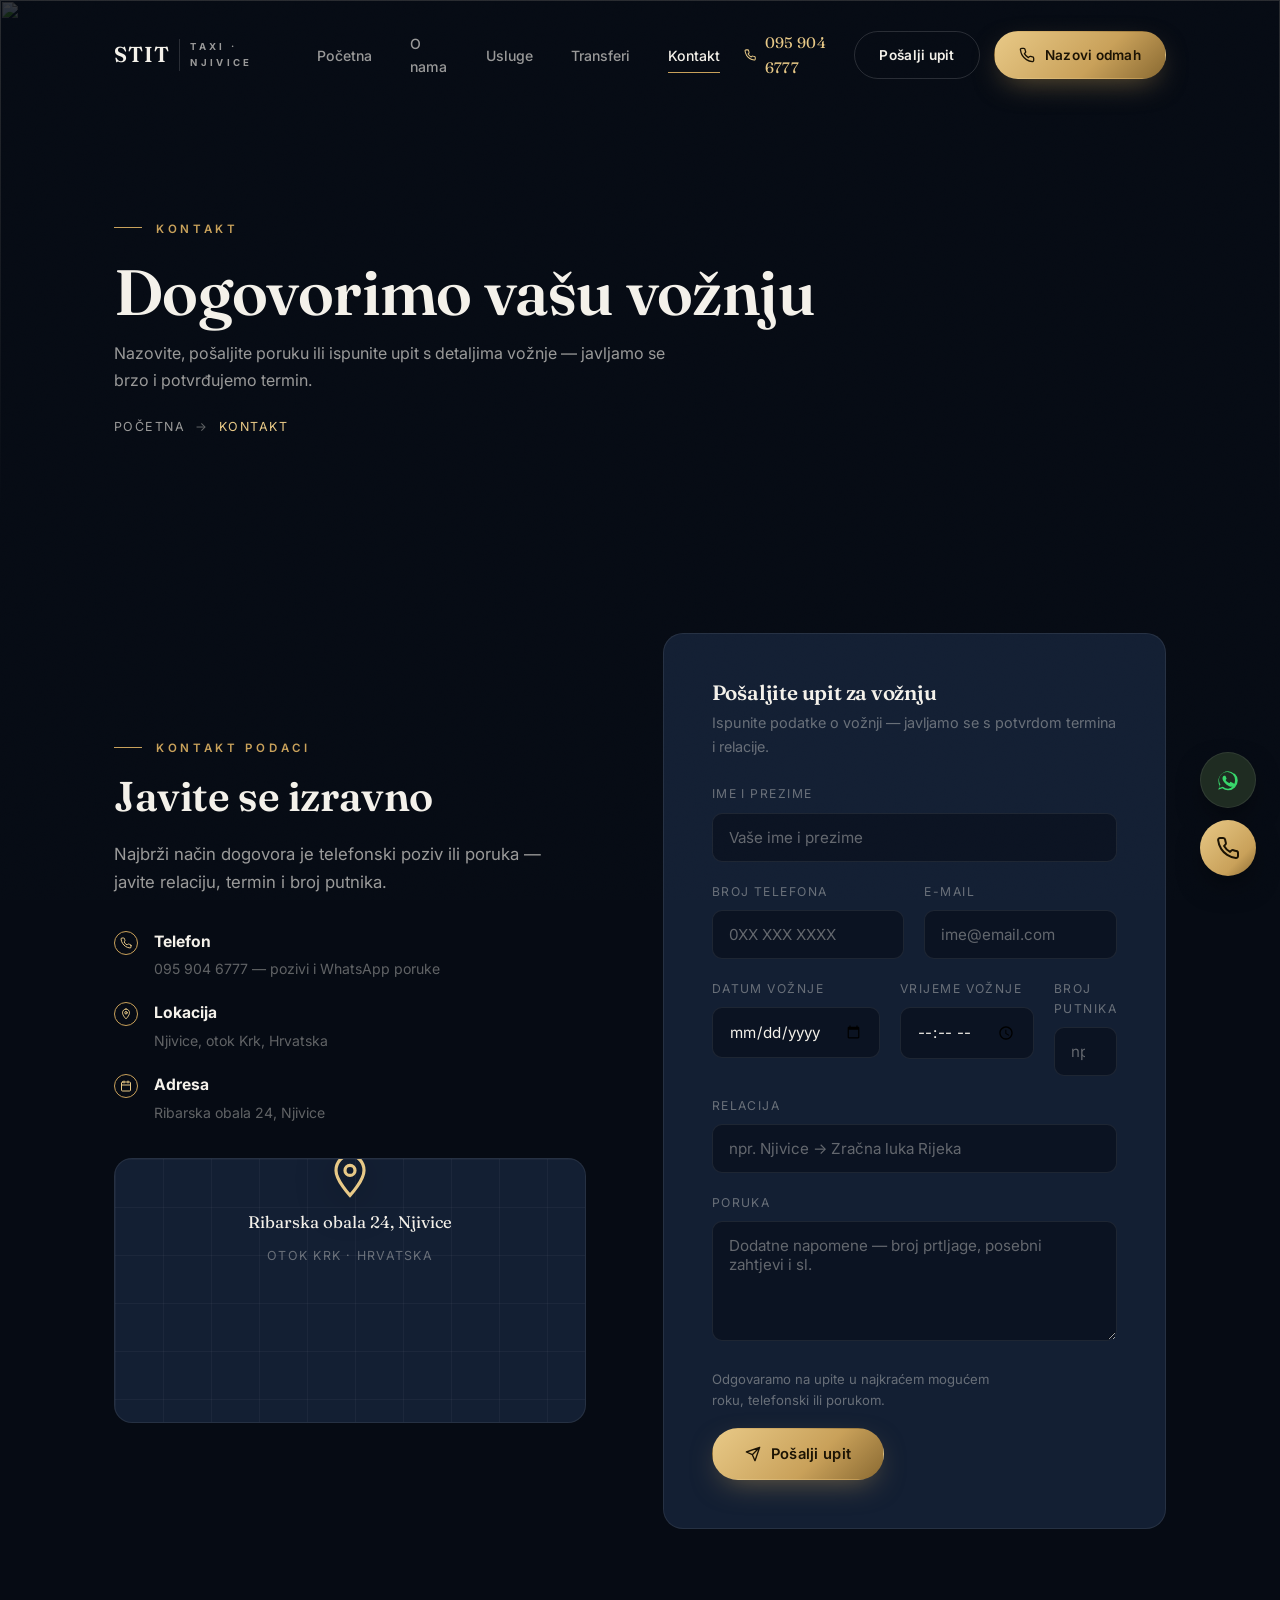
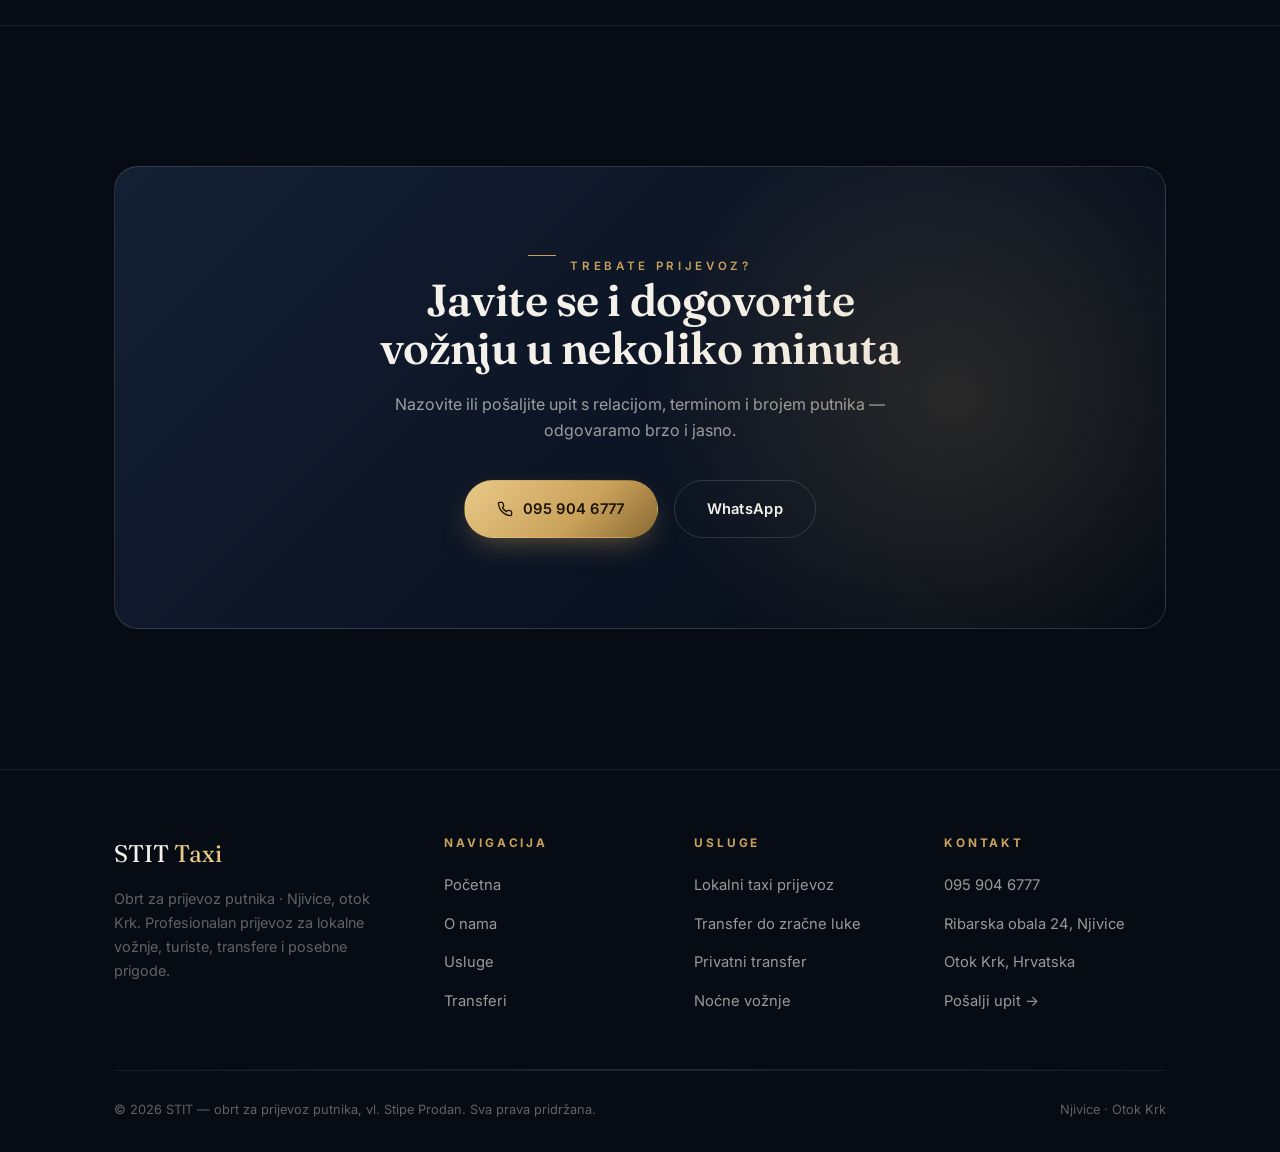
==== kontakt.html @ c2a48d23 "1" ====
<!DOCTYPE html>
<html lang="hr">
<head>
<meta charset="UTF-8">
<meta name="viewport" content="width=device-width, initial-scale=1.0">
<title>Kontakt — STIT Taxi Njivice, Krk</title>
<meta name="description" content="Kontaktirajte STIT — Njivice, otok Krk, Ribarska obala 24. Telefon 095 904 6777. Pošaljite upit za taxi vožnju ili transfer i dogovorite termin.">
<link rel="preconnect" href="https://fonts.googleapis.com">
<link rel="preconnect" href="https://fonts.gstatic.com" crossorigin>
<link href="https://fonts.googleapis.com/css2?family=Fraunces:ital,opsz,wght@0,9..144,400;0,9..144,500;0,9..144,600;1,9..144,500&family=Inter:wght@400;500;600;700&display=swap" rel="stylesheet">
<link rel="stylesheet" href="style.css">
</head>
<body>

<div class="grain"></div>

<!-- ============ NAV ============ -->
<header class="nav">
  <div class="wrap nav__inner">
    <a href="index.html" class="nav__logo">STIT <span>Taxi · Njivice</span></a>
    <nav class="nav__links">
      <a href="index.html">Početna</a>
      <a href="o-nama.html">O nama</a>
      <a href="usluge.html">Usluge</a>
      <a href="transferi.html">Transferi</a>
      <a href="kontakt.html" class="active">Kontakt</a>
    </nav>
    <div class="nav__cta">
      <a href="tel:+385959046777" class="nav__phone">
        <svg width="16" height="16" viewBox="0 0 24 24" fill="none" stroke="currentColor" stroke-width="2" stroke-linecap="round" stroke-linejoin="round"><path d="M22 16.92v3a2 2 0 0 1-2.18 2 19.79 19.79 0 0 1-8.63-3.07 19.5 19.5 0 0 1-6-6 19.79 19.79 0 0 1-3.07-8.67A2 2 0 0 1 4.11 2h3a2 2 0 0 1 2 1.72 12.84 12.84 0 0 0 .7 2.81 2 2 0 0 1-.45 2.11L8.09 9.91a16 16 0 0 0 6 6l1.27-1.27a2 2 0 0 1 2.11-.45 12.84 12.84 0 0 0 2.81.7A2 2 0 0 1 22 16.92z"/></svg>
        095 904 6777
      </a>
      <a href="kontakt.html" class="btn btn-ghost">Pošalji upit</a>
      <a href="tel:+385959046777" class="btn btn-primary">
        <svg viewBox="0 0 24 24" fill="none" stroke="currentColor" stroke-width="2" stroke-linecap="round" stroke-linejoin="round"><path d="M22 16.92v3a2 2 0 0 1-2.18 2 19.79 19.79 0 0 1-8.63-3.07 19.5 19.5 0 0 1-6-6 19.79 19.79 0 0 1-3.07-8.67A2 2 0 0 1 4.11 2h3a2 2 0 0 1 2 1.72 12.84 12.84 0 0 0 .7 2.81 2 2 0 0 1-.45 2.11L8.09 9.91a16 16 0 0 0 6 6l1.27-1.27a2 2 0 0 1 2.11-.45 12.84 12.84 0 0 0 2.81.7A2 2 0 0 1 22 16.92z"/></svg>
        Nazovi odmah
      </a>
    </div>
    <button class="nav__burger" aria-label="Meni"><span></span><span></span><span></span></button>
  </div>
</header>

<!-- ============ MOBILE MENU ============ -->
<div class="mobile-menu">
  <a href="index.html">Početna</a>
  <a href="o-nama.html">O nama</a>
  <a href="usluge.html">Usluge</a>
  <a href="transferi.html">Transferi</a>
  <a href="kontakt.html" class="active">Kontakt</a>
  <div class="mobile-menu__foot">
    <a href="tel:+385959046777" class="btn btn-primary">
      <svg viewBox="0 0 24 24" fill="none" stroke="currentColor" stroke-width="2" stroke-linecap="round" stroke-linejoin="round"><path d="M22 16.92v3a2 2 0 0 1-2.18 2 19.79 19.79 0 0 1-8.63-3.07 19.5 19.5 0 0 1-6-6 19.79 19.79 0 0 1-3.07-8.67A2 2 0 0 1 4.11 2h3a2 2 0 0 1 2 1.72 12.84 12.84 0 0 0 .7 2.81 2 2 0 0 1-.45 2.11L8.09 9.91a16 16 0 0 0 6 6l1.27-1.27a2 2 0 0 1 2.11-.45 12.84 12.84 0 0 0 2.81.7A2 2 0 0 1 22 16.92z"/></svg>
      Nazovi odmah · 095 904 6777
    </a>
    <a href="kontakt.html" class="btn btn-ghost">Pošalji upit</a>
  </div>
</div>

<!-- ============ PAGE HERO ============ -->
<section class="page-hero">
  <div class="page-hero__bg">
    <img src="images/page-hero-kontakt.jpg" alt="">
  </div>
  <div class="wrap">
    <div class="eyebrow">Kontakt</div>
    <h1>Dogovorimo vašu vožnju</h1>
    <p>Nazovite, pošaljite poruku ili ispunite upit s detaljima vožnje — javljamo se brzo i potvrđujemo termin.</p>
    <div class="breadcrumb">
      <a href="index.html">Početna</a>
      <span>→</span>
      <span style="color: var(--gold-bright);">Kontakt</span>
    </div>
  </div>
</section>

<!-- ============ CONTACT INFO + FORM ============ -->
<section class="section section--tight">
  <div class="wrap">
    <div class="grid-2">
      <div data-reveal>
        <div class="eyebrow">Kontakt podaci</div>
        <h2 style="font-size: clamp(1.8rem, 3.4vw, 2.6rem); margin: 16px 0 22px;">Javite se izravno</h2>
        <p class="lede" style="max-width: 50ch; margin-bottom: 8px;">Najbrži način dogovora je telefonski poziv ili poruka — javite relaciju, termin i broj putnika.</p>

        <ul class="value-list">
          <li>
            <span class="check"><svg viewBox="0 0 24 24" fill="none" stroke="currentColor" stroke-width="2" stroke-linecap="round" stroke-linejoin="round"><path d="M22 16.92v3a2 2 0 0 1-2.18 2 19.79 19.79 0 0 1-8.63-3.07 19.5 19.5 0 0 1-6-6 19.79 19.79 0 0 1-3.07-8.67A2 2 0 0 1 4.11 2h3a2 2 0 0 1 2 1.72 12.84 12.84 0 0 0 .7 2.81 2 2 0 0 1-.45 2.11L8.09 9.91a16 16 0 0 0 6 6l1.27-1.27a2 2 0 0 1 2.11-.45 12.84 12.84 0 0 0 2.81.7A2 2 0 0 1 22 16.92z"/></svg></span>
            <div><strong>Telefon</strong><span class="desc"><a href="tel:+385959046777" style="color:inherit;">095 904 6777</a> — pozivi i WhatsApp poruke</span></div>
          </li>
          <li>
            <span class="check"><svg viewBox="0 0 24 24" fill="none" stroke="currentColor" stroke-width="2" stroke-linecap="round" stroke-linejoin="round"><path d="M12 2C8 2 5 5.5 5 9.5c0 5 7 12.5 7 12.5s7-7.5 7-12.5C19 5.5 16 2 12 2z"/><circle cx="12" cy="9.5" r="2.5"/></svg></span>
            <div><strong>Lokacija</strong><span class="desc">Njivice, otok Krk, Hrvatska</span></div>
          </li>
          <li>
            <span class="check"><svg viewBox="0 0 24 24" fill="none" stroke="currentColor" stroke-width="2" stroke-linecap="round" stroke-linejoin="round"><rect x="3" y="4" width="18" height="18" rx="2"/><path d="M16 2v4M8 2v4M3 10h18"/></svg></span>
            <div><strong>Adresa</strong><span class="desc">Ribarska obala 24, Njivice</span></div>
          </li>
        </ul>

        <div class="map-frame" data-reveal data-reveal-delay="2" style="margin-top: 32px;">
          <div class="map-frame__grid"></div>
          <div class="map-frame__pin">
            <svg class="map-frame__pin-icon" viewBox="0 0 24 24" fill="none" stroke="currentColor" stroke-width="1.6"><path d="M12 2C8 2 5 5.5 5 9.5c0 5 7 12.5 7 12.5s7-7.5 7-12.5C19 5.5 16 2 12 2z"/><circle cx="12" cy="9.5" r="2.5"/></svg>
            <div class="map-frame__label">Ribarska obala 24, Njivice</div>
            <div class="map-frame__sub">Otok Krk · Hrvatska</div>
          </div>
        </div>
      </div>

      <div class="form-card" data-reveal data-reveal-delay="1">
        <h3 style="font-size:1.3rem; margin-bottom: 6px;">Pošaljite upit za vožnju</h3>
        <p style="color: var(--ink-faint); font-size: 0.9rem; margin-bottom: 26px;">Ispunite podatke o vožnji — javljamo se s potvrdom termina i relacije.</p>

        <form data-contact-form>
          <div class="form-grid">
            <div class="field field--full">
              <label for="ime">Ime i prezime</label>
              <input type="text" id="ime" name="ime" placeholder="Vaše ime i prezime" required>
            </div>

            <div class="field">
              <label for="telefon">Broj telefona</label>
              <input type="tel" id="telefon" name="telefon" placeholder="0XX XXX XXXX" required>
            </div>
            <div class="field">
              <label for="email">E-mail</label>
              <input type="email" id="email" name="email" placeholder="ime@email.com">
            </div>
          </div>

          <div class="form-grid form-grid--3" style="margin-top: 20px;">
            <div class="field">
              <label for="datum">Datum vožnje</label>
              <input type="date" id="datum" name="datum">
            </div>
            <div class="field">
              <label for="vrijeme">Vrijeme vožnje</label>
              <input type="time" id="vrijeme" name="vrijeme">
            </div>
            <div class="field">
              <label for="putnici">Broj putnika</label>
              <input type="number" id="putnici" name="putnici" min="1" placeholder="npr. 2">
            </div>
          </div>

          <div class="form-grid" style="margin-top: 20px;">
            <div class="field field--full">
              <label for="relacija">Relacija</label>
              <input type="text" id="relacija" name="relacija" placeholder="npr. Njivice → Zračna luka Rijeka" required>
            </div>
            <div class="field field--full">
              <label for="poruka">Poruka</label>
              <textarea id="poruka" name="poruka" placeholder="Dodatne napomene — broj prtljage, posebni zahtjevi i sl."></textarea>
            </div>
          </div>

          <div class="form-foot">
            <span class="form-note">Odgovaramo na upite u najkraćem mogućem roku, telefonski ili porukom.</span>
            <button type="submit" class="btn btn-primary">
              <svg viewBox="0 0 24 24" fill="none" stroke="currentColor" stroke-width="2" stroke-linecap="round" stroke-linejoin="round"><path d="M22 2 11 13M22 2l-7 20-4-9-9-4 20-7z"/></svg>
              Pošalji upit
            </button>
          </div>
        </form>
      </div>
    </div>
  </div>
</section>

<!-- ============ CTA BANNER ============ -->
<section class="section section--divider">
  <div class="wrap">
    <div class="cta-banner" data-reveal>
      <div class="eyebrow" style="justify-content:center; display:flex;">Trebate prijevoz?</div>
      <h2>Javite se i dogovorite vožnju u nekoliko minuta</h2>
      <p>Nazovite ili pošaljite upit s relacijom, terminom i brojem putnika — odgovaramo brzo i jasno.</p>
      <div class="cta-banner__actions">
        <a href="tel:+385959046777" class="btn btn-primary">
          <svg viewBox="0 0 24 24" fill="none" stroke="currentColor" stroke-width="2" stroke-linecap="round" stroke-linejoin="round"><path d="M22 16.92v3a2 2 0 0 1-2.18 2 19.79 19.79 0 0 1-8.63-3.07 19.5 19.5 0 0 1-6-6 19.79 19.79 0 0 1-3.07-8.67A2 2 0 0 1 4.11 2h3a2 2 0 0 1 2 1.72 12.84 12.84 0 0 0 .7 2.81 2 2 0 0 1-.45 2.11L8.09 9.91a16 16 0 0 0 6 6l1.27-1.27a2 2 0 0 1 2.11-.45 12.84 12.84 0 0 0 2.81.7A2 2 0 0 1 22 16.92z"/></svg>
          095 904 6777
        </a>
        <a href="https://wa.me/385959046777" class="btn btn-ghost" target="_blank" rel="noopener">WhatsApp</a>
      </div>
    </div>
  </div>
</section>

<!-- ============ FOOTER ============ -->
<footer class="footer">
  <div class="wrap">
    <div class="footer__top">
      <div>
        <div class="footer__logo">STIT <span style="color:var(--gold-bright);">Taxi</span></div>
        <p class="footer__tag">Obrt za prijevoz putnika · Njivice, otok Krk. Profesionalan prijevoz za lokalne vožnje, turiste, transfere i posebne prigode.</p>
      </div>
      <div>
        <h5>Navigacija</h5>
        <ul>
          <li><a href="index.html">Početna</a></li>
          <li><a href="o-nama.html">O nama</a></li>
          <li><a href="usluge.html">Usluge</a></li>
          <li><a href="transferi.html">Transferi</a></li>
        </ul>
      </div>
      <div>
        <h5>Usluge</h5>
        <ul>
          <li><a href="usluge.html">Lokalni taxi prijevoz</a></li>
          <li><a href="transferi.html">Transfer do zračne luke</a></li>
          <li><a href="usluge.html">Privatni transfer</a></li>
          <li><a href="usluge.html">Noćne vožnje</a></li>
        </ul>
      </div>
      <div>
        <h5>Kontakt</h5>
        <ul>
          <li><a href="tel:+385959046777">095 904 6777</a></li>
          <li><a href="#">Ribarska obala 24, Njivice</a></li>
          <li><a href="#">Otok Krk, Hrvatska</a></li>
          <li><a href="kontakt.html">Pošalji upit →</a></li>
        </ul>
      </div>
    </div>
    <div class="divider-line"></div>
    <div class="footer__bottom">
      <span>© 2026 STIT — obrt za prijevoz putnika, vl. Stipe Prodan. Sva prava pridržana.</span>
      <span>Njivice · Otok Krk</span>
    </div>
  </div>
</footer>

<!-- ============ FLOATING CTA ============ -->
<div class="float-cta">
  <a href="https://wa.me/385959046777" class="float-cta__whatsapp" aria-label="WhatsApp" target="_blank" rel="noopener">
    <svg viewBox="0 0 24 24" fill="currentColor"><path d="M17.6 6.32A8.86 8.86 0 0 0 12.05 4a8.94 8.94 0 0 0-7.74 13.4L3 21l3.7-1.27a8.94 8.94 0 0 0 5.35 1.72h.01A8.94 8.94 0 0 0 21 12.5a8.86 8.86 0 0 0-2.65-6.18zm-5.55 13.7h-.01a7.4 7.4 0 0 1-4.5-1.55l-.32-.2-3.34 1.15 1.12-3.27-.21-.34a7.42 7.42 0 0 1 11.5-9.18 7.36 7.36 0 0 1 2.18 5.27 7.43 7.43 0 0 1-6.42 8.12zm4.07-5.56c-.22-.11-1.31-.65-1.51-.72-.2-.07-.35-.11-.5.11-.15.21-.57.72-.7.87-.13.15-.26.16-.48.05-.22-.1-.94-.35-1.78-1.1a6.66 6.66 0 0 1-1.23-1.53c-.13-.22-.01-.34.1-.45.11-.11.25-.28.37-.42.12-.14.16-.24.24-.4.08-.16.04-.3-.02-.41-.07-.11-.6-1.45-.82-1.98-.22-.53-.45-.46-.62-.46-.16 0-.34-.02-.53-.02-.18 0-.48.07-.74.34-.25.27-.97.95-.97 2.3 0 1.36.99 2.67 1.13 2.85.14.18 1.9 2.9 4.6 3.95 2.7 1.06 2.7.7 3.19.66.49-.05 1.58-.65 1.8-1.27.22-.62.22-1.16.16-1.27-.06-.11-.22-.18-.44-.29z"/></svg>
  </a>
  <a href="tel:+385959046777" class="float-cta__call" aria-label="Nazovi">
    <svg viewBox="0 0 24 24" fill="none" stroke="currentColor" stroke-width="2" stroke-linecap="round" stroke-linejoin="round"><path d="M22 16.92v3a2 2 0 0 1-2.18 2 19.79 19.79 0 0 1-8.63-3.07 19.5 19.5 0 0 1-6-6 19.79 19.79 0 0 1-3.07-8.67A2 2 0 0 1 4.11 2h3a2 2 0 0 1 2 1.72 12.84 12.84 0 0 0 .7 2.81 2 2 0 0 1-.45 2.11L8.09 9.91a16 16 0 0 0 6 6l1.27-1.27a2 2 0 0 1 2.11-.45 12.84 12.84 0 0 0 2.81.7A2 2 0 0 1 22 16.92z"/></svg>
  </a>
</div>

<!-- ============ STICKY MOBILE CALL BAR ============ -->
<div class="sticky-call">
  <a href="tel:+385959046777" class="btn btn-primary">
    <svg viewBox="0 0 24 24" fill="none" stroke="currentColor" stroke-width="2" stroke-linecap="round" stroke-linejoin="round"><path d="M22 16.92v3a2 2 0 0 1-2.18 2 19.79 19.79 0 0 1-8.63-3.07 19.5 19.5 0 0 1-6-6 19.79 19.79 0 0 1-3.07-8.67A2 2 0 0 1 4.11 2h3a2 2 0 0 1 2 1.72 12.84 12.84 0 0 0 .7 2.81 2 2 0 0 1-.45 2.11L8.09 9.91a16 16 0 0 0 6 6l1.27-1.27a2 2 0 0 1 2.11-.45 12.84 12.84 0 0 0 2.81.7A2 2 0 0 1 22 16.92z"/></svg>
    Nazovi odmah
  </a>
  <a href="kontakt.html" class="btn btn-ghost">Upit</a>
</div>

<script src="script.js"></script>
</body>
</html>
---- style.css ----
/* ============================================
   STIT TAXI — Premium Private Transfer, Krk
   Design tokens
   ============================================ */

:root {
  --navy-deep: #060b14;
  --navy: #0b1322;
  --navy-soft: #131f33;
  --line: rgba(255, 255, 255, 0.08);
  --line-strong: rgba(255, 255, 255, 0.14);
  --ink: #f4f1ea;
  --ink-dim: rgba(244, 241, 234, 0.62);
  --ink-faint: rgba(244, 241, 234, 0.38);
  --gold: #c9a15a;
  --gold-bright: #e8c987;
  --gold-deep: #8a6a32;
  --shadow-gold: 0 0 0 1px rgba(201, 161, 90, 0.35);

  --serif: "Fraunces", "Times New Roman", serif;
  --sans: "Inter", -apple-system, "Segoe UI", sans-serif;

  --container: 1180px;
  --pad: clamp(20px, 5vw, 64px);

  --ease: cubic-bezier(0.16, 1, 0.3, 1);
  --ease-soft: cubic-bezier(0.4, 0, 0.2, 1);
}

* { margin: 0; padding: 0; box-sizing: border-box; }

html { scroll-behavior: smooth; }

body {
  background: var(--navy-deep);
  color: var(--ink);
  font-family: var(--sans);
  font-size: 16px;
  line-height: 1.65;
  -webkit-font-smoothing: antialiased;
  overflow-x: hidden;
}

img { max-width: 100%; display: block; }

a { color: inherit; text-decoration: none; }

::selection { background: var(--gold); color: var(--navy-deep); }

/* ============================================
   Texture / atmosphere
   ============================================ */

.grain {
  position: fixed;
  inset: 0;
  z-index: 1;
  pointer-events: none;
  opacity: 0.035;
  mix-blend-mode: overlay;
  background-image: url("data:image/svg+xml,%3Csvg xmlns='http://www.w3.org/2000/svg' width='200' height='200'%3E%3Cfilter id='n'%3E%3CfeTurbulence type='fractalNoise' baseFrequency='0.9' numOctaves='3' stitchTiles='stitch'/%3E%3C/filter%3E%3Crect width='100%25' height='100%25' filter='url(%23n)'/%3E%3C/svg%3E");
}

.glow-aurum {
  position: absolute;
  pointer-events: none;
  border-radius: 50%;
  filter: blur(120px);
  opacity: 0.18;
  background: radial-gradient(circle, var(--gold) 0%, transparent 70%);
}

/* ============================================
   Typography
   ============================================ */

h1, h2, h3, h4 {
  font-family: var(--serif);
  font-weight: 600;
  letter-spacing: -0.01em;
  line-height: 1.08;
}

.eyebrow {
  font-family: var(--sans);
  font-size: 0.72rem;
  font-weight: 600;
  letter-spacing: 0.32em;
  text-transform: uppercase;
  color: var(--gold);
}

.eyebrow::before {
  content: "";
  display: inline-block;
  width: 28px;
  height: 1px;
  background: var(--gold);
  margin-right: 14px;
  vertical-align: middle;
  transform: translateY(-2px);
}

.lede {
  font-size: clamp(1.05rem, 1.2vw, 1.2rem);
  color: var(--ink-dim);
  font-weight: 400;
  max-width: 46ch;
}

/* ============================================
   Layout helpers
   ============================================ */

.wrap {
  max-width: var(--container);
  margin: 0 auto;
  padding: 0 var(--pad);
}

.section {
  position: relative;
  padding: clamp(80px, 12vw, 140px) 0;
}

.section--tight { padding: clamp(56px, 8vw, 96px) 0; }

.section--divider {
  border-top: 1px solid var(--line);
}

.grid-2 {
  display: grid;
  grid-template-columns: 1.1fr 0.9fr;
  gap: clamp(40px, 6vw, 100px);
  align-items: center;
}

@media (max-width: 860px) {
  .grid-2 { grid-template-columns: 1fr; gap: 48px; }
}

/* ============================================
   Buttons
   ============================================ */

.btn {
  display: inline-flex;
  align-items: center;
  gap: 10px;
  padding: 16px 32px;
  font-family: var(--sans);
  font-size: 0.92rem;
  font-weight: 600;
  letter-spacing: 0.02em;
  border-radius: 999px;
  border: 1px solid transparent;
  cursor: pointer;
  transition: transform 0.5s var(--ease), box-shadow 0.5s var(--ease), background 0.4s var(--ease), color 0.4s var(--ease), border-color 0.4s var(--ease);
  white-space: nowrap;
}

.btn-primary {
  background: linear-gradient(135deg, var(--gold-bright), var(--gold) 60%, var(--gold-deep));
  color: #1b1304;
  box-shadow: 0 10px 30px -10px rgba(201, 161, 90, 0.55);
}

.btn-primary:hover {
  transform: translateY(-3px);
  box-shadow: 0 18px 40px -12px rgba(201, 161, 90, 0.7);
}

.btn-ghost {
  background: transparent;
  border-color: var(--line-strong);
  color: var(--ink);
}

.btn-ghost:hover {
  border-color: var(--gold);
  color: var(--gold-bright);
  transform: translateY(-3px);
}

.btn-ghost svg, .btn-primary svg { width: 16px; height: 16px; flex-shrink: 0; }

/* ============================================
   Navigation
   ============================================ */

.nav {
  position: fixed;
  top: 0; left: 0; right: 0;
  z-index: 100;
  padding: 26px 0;
  transition: padding 0.5s var(--ease), background 0.5s var(--ease), border-color 0.5s var(--ease), backdrop-filter 0.5s var(--ease);
  border-bottom: 1px solid transparent;
}

.nav.scrolled {
  padding: 14px 0;
  background: rgba(6, 11, 20, 0.78);
  backdrop-filter: blur(16px);
  border-bottom-color: var(--line);
}

.nav__inner {
  display: flex;
  align-items: center;
  justify-content: space-between;
  gap: 24px;
}

.nav__logo {
  font-family: var(--serif);
  font-size: 1.35rem;
  font-weight: 600;
  letter-spacing: 0.04em;
  display: flex;
  align-items: baseline;
  gap: 8px;
}

.nav__logo span {
  color: var(--gold);
  font-family: var(--sans);
  font-size: 0.6rem;
  font-weight: 700;
  letter-spacing: 0.34em;
  text-transform: uppercase;
  align-self: center;
  border-left: 1px solid var(--line-strong);
  padding-left: 10px;
  margin-left: 2px;
  color: var(--ink-dim);
}

.nav__links {
  display: flex;
  gap: clamp(20px, 3vw, 40px);
  align-items: center;
}

.nav__links a {
  font-size: 0.88rem;
  font-weight: 500;
  color: var(--ink-dim);
  position: relative;
  padding: 6px 0;
  transition: color 0.3s var(--ease);
}

.nav__links a::after {
  content: "";
  position: absolute;
  left: 0; right: 100%;
  bottom: 0;
  height: 1px;
  background: var(--gold);
  transition: right 0.4s var(--ease);
}

.nav__links a:hover, .nav__links a.active { color: var(--ink); }
.nav__links a:hover::after, .nav__links a.active::after { right: 0; }

.nav__cta { display: flex; align-items: center; gap: 14px; }
.nav__cta .btn { padding: 12px 24px; font-size: 0.85rem; }

.nav__phone {
  display: none;
  font-family: var(--serif);
  font-size: 0.95rem;
  color: var(--gold-bright);
  letter-spacing: 0.02em;
}

@media (min-width: 1080px) {
  .nav__phone { display: inline-flex; align-items: center; gap: 8px; }
}

.nav__burger {
  display: none;
  width: 44px; height: 44px;
  border-radius: 50%;
  border: 1px solid var(--line-strong);
  background: transparent;
  position: relative;
  cursor: pointer;
  flex-shrink: 0;
}

.nav__burger span {
  position: absolute;
  left: 13px; right: 13px;
  height: 1px;
  background: var(--ink);
  transition: transform 0.35s var(--ease), opacity 0.35s var(--ease), top 0.35s var(--ease);
}
.nav__burger span:nth-child(1) { top: 17px; }
.nav__burger span:nth-child(2) { top: 22px; }
.nav__burger span:nth-child(3) { top: 27px; }

.nav__burger.open span:nth-child(1) { top: 22px; transform: rotate(45deg); }
.nav__burger.open span:nth-child(2) { opacity: 0; }
.nav__burger.open span:nth-child(3) { top: 22px; transform: rotate(-45deg); }

@media (max-width: 860px) {
  .nav__links { display: none; }
  .nav__cta .btn-ghost { display: none; }
  .nav__burger { display: block; }
}

/* Mobile menu */
.mobile-menu {
  position: fixed;
  inset: 0;
  z-index: 99;
  background: var(--navy-deep);
  display: flex;
  flex-direction: column;
  justify-content: center;
  padding: 0 var(--pad);
  opacity: 0;
  visibility: hidden;
  transform: translateY(-12px);
  transition: opacity 0.5s var(--ease), visibility 0.5s, transform 0.5s var(--ease);
}

.mobile-menu.open {
  opacity: 1;
  visibility: visible;
  transform: translateY(0);
}

.mobile-menu a {
  font-family: var(--serif);
  font-size: clamp(2rem, 9vw, 3rem);
  font-weight: 600;
  display: block;
  padding: 14px 0;
  border-bottom: 1px solid var(--line);
  color: var(--ink-dim);
  transition: color 0.3s var(--ease), padding-left 0.3s var(--ease);
}

.mobile-menu a:hover, .mobile-menu a.active { color: var(--gold-bright); padding-left: 12px; }

.mobile-menu__foot {
  margin-top: 40px;
  display: flex;
  flex-direction: column;
  gap: 16px;
}

/* ============================================
   Hero
   ============================================ */

.hero {
  position: relative;
  min-height: 100vh;
  display: flex;
  align-items: center;
  padding-top: 110px;
  overflow: hidden;
}

.hero__bg {
  position: absolute;
  inset: 0;
  z-index: -2;
}

.hero__bg img {
  width: 100%; height: 100%;
  object-fit: cover;
  transform: scale(1.08);
  filter: brightness(0.55) saturate(1.05);
}

.hero__bg::after {
  content: "";
  position: absolute;
  inset: 0;
  background:
    linear-gradient(180deg, rgba(6,11,20,0.35) 0%, rgba(6,11,20,0.55) 55%, var(--navy-deep) 100%),
    linear-gradient(90deg, rgba(6,11,20,0.75) 0%, rgba(6,11,20,0.15) 55%);
}

.hero__content { position: relative; z-index: 2; max-width: 720px; }

.hero__eyebrow { margin-bottom: 28px; }

.hero h1 {
  font-size: clamp(2.6rem, 6.4vw, 4.6rem);
  margin-bottom: 24px;
}

.hero h1 em {
  font-style: italic;
  color: var(--gold-bright);
}

.hero__sub {
  font-size: clamp(1.05rem, 1.4vw, 1.25rem);
  color: var(--ink-dim);
  max-width: 50ch;
  margin-bottom: 40px;
}

.hero__cta {
  display: flex;
  flex-wrap: wrap;
  gap: 16px;
  margin-bottom: 56px;
}

.hero__trust {
  display: flex;
  flex-wrap: wrap;
  gap: 14px 28px;
  align-items: center;
}

.hero__trust span {
  font-size: 0.78rem;
  letter-spacing: 0.08em;
  text-transform: uppercase;
  color: var(--ink-faint);
  display: flex;
  align-items: center;
  gap: 10px;
}

.hero__trust span::before {
  content: "";
  width: 6px; height: 6px;
  border-radius: 50%;
  background: var(--gold);
  flex-shrink: 0;
}

.hero__scroll {
  position: absolute;
  bottom: 36px; left: var(--pad);
  z-index: 2;
  display: flex;
  align-items: center;
  gap: 12px;
  font-size: 0.7rem;
  letter-spacing: 0.3em;
  text-transform: uppercase;
  color: var(--ink-faint);
}

.hero__scroll-line {
  width: 1px; height: 48px;
  background: linear-gradient(180deg, var(--gold), transparent);
  animation: scrollPulse 2.4s ease-in-out infinite;
}

@keyframes scrollPulse {
  0%, 100% { transform: scaleY(0.4); transform-origin: top; opacity: 0.5; }
  50% { transform: scaleY(1); transform-origin: top; opacity: 1; }
}

/* Hero route map decoration (signature element, desktop) */
.hero__route {
  position: absolute;
  right: 0; bottom: 0;
  width: min(48vw, 640px);
  z-index: 1;
  opacity: 0.9;
  pointer-events: none;
}

@media (max-width: 1024px) { .hero__route { display: none; } }

.route-svg path.route-line {
  stroke-dasharray: 6 10;
  animation: routeDash 4s linear infinite;
}

@keyframes routeDash {
  to { stroke-dashoffset: -160; }
}

.route-svg .route-pulse {
  animation: routePulse 2.6s ease-in-out infinite;
  transform-origin: center;
}

@keyframes routePulse {
  0%, 100% { r: 4; opacity: 1; }
  50% { r: 9; opacity: 0; }
}

/* ============================================
   Reveal-on-scroll
   ============================================ */

[data-reveal] {
  opacity: 0;
  transform: translateY(36px);
  transition: opacity 0.9s var(--ease), transform 0.9s var(--ease);
}

[data-reveal].is-visible {
  opacity: 1;
  transform: translateY(0);
}

[data-reveal="fade"] { transform: none; }

[data-reveal-delay="1"] { transition-delay: 0.08s; }
[data-reveal-delay="2"] { transition-delay: 0.16s; }
[data-reveal-delay="3"] { transition-delay: 0.24s; }
[data-reveal-delay="4"] { transition-delay: 0.32s; }
[data-reveal-delay="5"] { transition-delay: 0.4s; }
[data-reveal-delay="6"] { transition-delay: 0.48s; }
[data-reveal-delay="7"] { transition-delay: 0.56s; }
[data-reveal-delay="8"] { transition-delay: 0.64s; }

@media (prefers-reduced-motion: reduce) {
  [data-reveal] { opacity: 1; transform: none; transition: none; }
  .route-svg .route-pulse, .route-svg path.route-line, .hero__scroll-line { animation: none; }
}

/* ============================================
   Section heads
   ============================================ */

.section__head {
  max-width: 640px;
  margin-bottom: clamp(48px, 7vw, 80px);
}

.section__head h2 {
  font-size: clamp(2rem, 4.2vw, 3.1rem);
  margin: 16px 0 18px;
}

.section__head--center { margin-left: auto; margin-right: auto; text-align: center; }
.section__head--center .eyebrow { display: inline-flex; }
.section__head--center .eyebrow::before { display: none; }

/* ============================================
   Cards — services
   ============================================ */

.card-grid {
  display: grid;
  grid-template-columns: repeat(3, 1fr);
  gap: 24px;
}

@media (max-width: 980px) { .card-grid { grid-template-columns: repeat(2, 1fr); } }
@media (max-width: 640px) { .card-grid { grid-template-columns: 1fr; } }

.card {
  background: linear-gradient(150deg, var(--navy-soft), var(--navy));
  border: 1px solid var(--line);
  border-radius: 18px;
  padding: 36px 30px;
  position: relative;
  overflow: hidden;
  transition: transform 0.5s var(--ease), border-color 0.5s var(--ease), box-shadow 0.5s var(--ease);
}

.card::before {
  content: "";
  position: absolute;
  top: -1px; left: -1px; right: -1px;
  height: 2px;
  background: linear-gradient(90deg, transparent, var(--gold), transparent);
  opacity: 0;
  transition: opacity 0.5s var(--ease);
}

.card:hover {
  transform: translateY(-8px);
  border-color: var(--line-strong);
  box-shadow: 0 24px 60px -24px rgba(0,0,0,0.6);
}

.card:hover::before { opacity: 1; }

.card__icon {
  width: 52px; height: 52px;
  border-radius: 14px;
  background: rgba(201, 161, 90, 0.1);
  border: 1px solid rgba(201, 161, 90, 0.25);
  display: flex; align-items: center; justify-content: center;
  margin-bottom: 24px;
  color: var(--gold-bright);
  transition: background 0.4s var(--ease), transform 0.4s var(--ease);
}

.card:hover .card__icon { background: rgba(201, 161, 90, 0.18); transform: scale(1.06); }

.card__icon svg { width: 24px; height: 24px; }

.card h3 {
  font-size: 1.28rem;
  margin-bottom: 12px;
}

.card p {
  color: var(--ink-dim);
  font-size: 0.94rem;
}

.card__link {
  margin-top: 22px;
  display: inline-flex;
  align-items: center;
  gap: 8px;
  font-size: 0.84rem;
  font-weight: 600;
  color: var(--gold-bright);
  letter-spacing: 0.02em;
}

.card__link svg {
  width: 14px; height: 14px;
  transition: transform 0.4s var(--ease);
}

.card:hover .card__link svg { transform: translateX(4px); }

/* ============================================
   Why us / values strip
   ============================================ */

.value-grid {
  display: grid;
  grid-template-columns: repeat(5, 1fr);
  gap: 1px;
  background: var(--line);
  border: 1px solid var(--line);
  border-radius: 18px;
  overflow: hidden;
}

@media (max-width: 980px) { .value-grid { grid-template-columns: repeat(2, 1fr); } }
@media (max-width: 540px) { .value-grid { grid-template-columns: 1fr; } }

.value {
  background: var(--navy);
  padding: 36px 26px;
  text-align: center;
  transition: background 0.4s var(--ease);
}

.value:hover { background: var(--navy-soft); }

.value__icon {
  width: 44px; height: 44px;
  margin: 0 auto 18px;
  color: var(--gold);
}

.value__icon svg { width: 100%; height: 100%; }

.value h4 { font-size: 1.02rem; margin-bottom: 8px; }
.value p { font-size: 0.84rem; color: var(--ink-faint); }

/* ============================================
   Image + text feature blocks
   ============================================ */

.feature-media {
  position: relative;
  border-radius: 20px;
  overflow: hidden;
  aspect-ratio: 4/5;
  border: 1px solid var(--line);
}

.feature-media img {
  width: 100%; height: 100%;
  object-fit: cover;
}

.feature-media::after {
  content: "";
  position: absolute;
  inset: 0;
  background: linear-gradient(180deg, transparent 60%, rgba(6,11,20,0.7));
}

.feature-media__caption {
  position: absolute;
  bottom: 24px; left: 24px; right: 24px;
  z-index: 2;
  font-family: var(--serif);
  font-size: 1.1rem;
  color: var(--ink);
}

.feature-media__caption span {
  display: block;
  font-family: var(--sans);
  font-size: 0.7rem;
  letter-spacing: 0.28em;
  text-transform: uppercase;
  color: var(--gold-bright);
  margin-bottom: 8px;
}

/* ============================================
   Counter strip
   ============================================ */

.counters {
  display: grid;
  grid-template-columns: repeat(4, 1fr);
  gap: 32px;
  border-top: 1px solid var(--line);
  border-bottom: 1px solid var(--line);
  padding: 48px 0;
}

@media (max-width: 760px) { .counters { grid-template-columns: repeat(2, 1fr); } }

.counter { text-align: left; }

.counter__num {
  font-family: var(--serif);
  font-size: clamp(2.2rem, 4.5vw, 3.2rem);
  color: var(--gold-bright);
  display: flex;
  align-items: baseline;
  gap: 4px;
}

.counter__label {
  font-size: 0.78rem;
  letter-spacing: 0.12em;
  text-transform: uppercase;
  color: var(--ink-faint);
  margin-top: 8px;
}

/* ============================================
   CTA banner
   ============================================ */

.cta-banner {
  position: relative;
  border-radius: 24px;
  overflow: hidden;
  padding: clamp(48px, 8vw, 90px) clamp(28px, 6vw, 80px);
  background: linear-gradient(135deg, var(--navy-soft) 0%, var(--navy) 60%, var(--navy-deep) 100%);
  border: 1px solid var(--line-strong);
  text-align: center;
}

.cta-banner::before {
  content: "";
  position: absolute;
  top: -40%; right: -10%;
  width: 60%; height: 180%;
  background: radial-gradient(circle, rgba(201,161,90,0.16), transparent 60%);
  pointer-events: none;
}

.cta-banner h2 {
  font-size: clamp(1.8rem, 4vw, 2.8rem);
  max-width: 18ch;
  margin: 0 auto 18px;
}

.cta-banner p {
  color: var(--ink-dim);
  max-width: 50ch;
  margin: 0 auto 36px;
}

.cta-banner__actions {
  display: flex;
  justify-content: center;
  gap: 16px;
  flex-wrap: wrap;
  position: relative;
  z-index: 2;
}

/* ============================================
   Forms
   ============================================ */

.form-card {
  background: var(--navy-soft);
  border: 1px solid var(--line);
  border-radius: 20px;
  padding: clamp(28px, 4vw, 48px);
}

.form-grid {
  display: grid;
  grid-template-columns: 1fr 1fr;
  gap: 20px;
}

@media (max-width: 640px) { .form-grid { grid-template-columns: 1fr; } }

.form-grid--3 { grid-template-columns: 1fr 1fr 1fr; }
@media (max-width: 760px) { .form-grid--3 { grid-template-columns: 1fr 1fr; } }
@media (max-width: 480px) { .form-grid--3 { grid-template-columns: 1fr; } }

.field { display: flex; flex-direction: column; gap: 8px; }
.field--full { grid-column: 1 / -1; }

.field label {
  font-size: 0.76rem;
  letter-spacing: 0.12em;
  text-transform: uppercase;
  color: var(--ink-faint);
}

.field input,
.field select,
.field textarea {
  background: var(--navy);
  border: 1px solid var(--line);
  border-radius: 10px;
  padding: 14px 16px;
  font-family: var(--sans);
  font-size: 0.95rem;
  color: var(--ink);
  transition: border-color 0.3s var(--ease), background 0.3s var(--ease);
  width: 100%;
}

.field input::placeholder, .field textarea::placeholder { color: var(--ink-faint); }

.field input:focus,
.field select:focus,
.field textarea:focus {
  outline: none;
  border-color: var(--gold);
  background: rgba(201, 161, 90, 0.04);
}

.field select {
  appearance: none;
  background-image: url("data:image/svg+xml,%3Csvg xmlns='http://www.w3.org/2000/svg' width='12' height='8' fill='none'%3E%3Cpath d='M1 1l5 5 5-5' stroke='%23C9A15A' stroke-width='1.5' stroke-linecap='round'/%3E%3C/svg%3E");
  background-repeat: no-repeat;
  background-position: right 16px center;
}

.field textarea { resize: vertical; min-height: 120px; }

.form-foot {
  margin-top: 28px;
  display: flex;
  align-items: center;
  justify-content: space-between;
  flex-wrap: wrap;
  gap: 16px;
}

.form-note { font-size: 0.82rem; color: var(--ink-faint); max-width: 36ch; }

/* ============================================
   Footer
   ============================================ */

.footer {
  border-top: 1px solid var(--line);
  padding: 64px 0 32px;
}

.footer__top {
  display: grid;
  grid-template-columns: 1.4fr 1fr 1fr 1.1fr;
  gap: 48px;
  margin-bottom: 56px;
}

@media (max-width: 860px) { .footer__top { grid-template-columns: 1fr 1fr; } }
@media (max-width: 540px) { .footer__top { grid-template-columns: 1fr; } }

.footer__logo {
  font-family: var(--serif);
  font-size: 1.5rem;
  margin-bottom: 14px;
}

.footer__tag {
  color: var(--ink-faint);
  font-size: 0.9rem;
  max-width: 32ch;
}

.footer h5 {
  font-family: var(--sans);
  font-size: 0.74rem;
  letter-spacing: 0.24em;
  text-transform: uppercase;
  color: var(--gold);
  margin-bottom: 18px;
}

.footer ul { list-style: none; display: flex; flex-direction: column; gap: 12px; }

.footer a {
  color: var(--ink-dim);
  font-size: 0.92rem;
  transition: color 0.3s var(--ease);
}

.footer a:hover { color: var(--gold-bright); }

.footer__bottom {
  border-top: 1px solid var(--line);
  padding-top: 28px;
  display: flex;
  justify-content: space-between;
  align-items: center;
  flex-wrap: wrap;
  gap: 16px;
  font-size: 0.8rem;
  color: var(--ink-faint);
}

/* ============================================
   Floating CTA
   ============================================ */

.float-cta {
  position: fixed;
  bottom: 24px; right: 24px;
  z-index: 90;
  display: flex;
  flex-direction: column;
  gap: 12px;
  align-items: flex-end;
}

.float-cta a {
  width: 56px; height: 56px;
  border-radius: 50%;
  display: flex; align-items: center; justify-content: center;
  box-shadow: 0 12px 30px -8px rgba(0,0,0,0.6);
  transition: transform 0.4s var(--ease), box-shadow 0.4s var(--ease);
}

.float-cta a:hover { transform: scale(1.08) translateY(-2px); }

.float-cta__call {
  background: linear-gradient(135deg, var(--gold-bright), var(--gold) 70%, var(--gold-deep));
  color: #1b1304;
}

.float-cta__call svg { width: 24px; height: 24px; }

.float-cta__whatsapp {
  background: #1f2c22;
  border: 1px solid rgba(255,255,255,0.08);
  color: #38d66b;
}

.float-cta__whatsapp svg { width: 26px; height: 26px; }

@keyframes ring {
  0%, 100% { box-shadow: 0 12px 30px -8px rgba(0,0,0,0.6), 0 0 0 0 rgba(201,161,90,0.5); }
  50% { box-shadow: 0 12px 30px -8px rgba(0,0,0,0.6), 0 0 0 10px rgba(201,161,90,0); }
}

.float-cta__call { animation: ring 3.2s ease-out infinite; }

/* sticky mobile call bar */
.sticky-call {
  display: none;
}

@media (max-width: 640px) {
  .sticky-call {
    display: flex;
    position: fixed;
    bottom: 0; left: 0; right: 0;
    z-index: 95;
    background: rgba(6,11,20,0.92);
    backdrop-filter: blur(14px);
    border-top: 1px solid var(--line);
    padding: 12px var(--pad);
    gap: 12px;
  }
  .sticky-call .btn { flex: 1; justify-content: center; padding: 14px; font-size: 0.85rem; }
  .float-cta { display: none; }
  body { padding-bottom: 76px; }
}

/* ============================================
   Page hero (non-home pages)
   ============================================ */

.page-hero {
  position: relative;
  padding: clamp(150px, 22vw, 220px) 0 clamp(60px, 9vw, 100px);
  overflow: hidden;
}

.page-hero__bg {
  position: absolute;
  inset: 0;
  z-index: -1;
}

.page-hero__bg img {
  width: 100%; height: 100%;
  object-fit: cover;
  filter: brightness(0.4) saturate(1.05);
}

.page-hero__bg::after {
  content: "";
  position: absolute; inset: 0;
  background: linear-gradient(180deg, rgba(6,11,20,0.5), var(--navy-deep) 95%);
}

.page-hero h1 { font-size: clamp(2.4rem, 6vw, 4rem); margin: 18px 0 14px; }
.page-hero p { color: var(--ink-dim); max-width: 56ch; }

.breadcrumb {
  display: flex; gap: 10px; align-items: center;
  font-size: 0.78rem; letter-spacing: 0.12em; text-transform: uppercase;
  color: var(--ink-faint); margin-top: 24px;
}
.breadcrumb a { color: var(--ink-dim); transition: color 0.3s; }
.breadcrumb a:hover { color: var(--gold-bright); }

/* ============================================
   Steps (Transferi page)
   ============================================ */

.steps {
  display: grid;
  grid-template-columns: repeat(3, 1fr);
  gap: 32px;
  position: relative;
}

@media (max-width: 860px) { .steps { grid-template-columns: 1fr; gap: 48px; } }

.steps::before {
  content: "";
  position: absolute;
  top: 28px; left: 8%; right: 8%;
  height: 1px;
  background: repeating-linear-gradient(90deg, var(--line-strong) 0 8px, transparent 8px 16px);
}

@media (max-width: 860px) { .steps::before { display: none; } }

.step { position: relative; }

.step__num {
  font-family: var(--serif);
  font-size: 0.95rem;
  width: 56px; height: 56px;
  border-radius: 50%;
  border: 1px solid var(--gold);
  color: var(--gold-bright);
  display: flex; align-items: center; justify-content: center;
  margin-bottom: 24px;
  background: var(--navy-deep);
  position: relative;
  z-index: 2;
}

.step h3 { font-size: 1.18rem; margin-bottom: 10px; }
.step p { color: var(--ink-dim); font-size: 0.92rem; }

/* ============================================
   Transfer routes list
   ============================================ */

.routes {
  display: flex;
  flex-direction: column;
  gap: 1px;
  background: var(--line);
  border: 1px solid var(--line);
  border-radius: 18px;
  overflow: hidden;
}

.route-row {
  background: var(--navy);
  padding: 26px clamp(20px, 3vw, 36px);
  display: grid;
  grid-template-columns: 1.4fr 2fr auto;
  align-items: center;
  gap: 24px;
  transition: background 0.4s var(--ease);
}

.route-row:hover { background: var(--navy-soft); }

@media (max-width: 760px) {
  .route-row { grid-template-columns: 1fr; gap: 12px; }
}

.route-row__name {
  font-family: var(--serif);
  font-size: 1.15rem;
  display: flex;
  align-items: center;
  gap: 12px;
}

.route-row__name svg { width: 18px; height: 18px; color: var(--gold); flex-shrink: 0; }

.route-row__desc { color: var(--ink-faint); font-size: 0.9rem; }

.route-row .btn { padding: 11px 22px; font-size: 0.8rem; }

@media (max-width: 760px) { .route-row .btn { width: fit-content; } }

/* ============================================
   Map placeholder
   ============================================ */

.map-frame {
  border-radius: 18px;
  overflow: hidden;
  border: 1px solid var(--line);
  aspect-ratio: 16/10;
  position: relative;
  background: var(--navy-soft);
}

@media (min-width: 760px) { .map-frame { aspect-ratio: 16/9; } }

.map-frame__pin {
  position: absolute;
  top: 50%; left: 50%;
  transform: translate(-50%, -120%);
  display: flex; flex-direction: column; align-items: center; gap: 10px;
  text-align: center;
}

.map-frame__pin-icon {
  width: 48px; height: 48px;
  color: var(--gold-bright);
  filter: drop-shadow(0 8px 18px rgba(0,0,0,0.5));
  animation: pinDrop 2.6s ease-in-out infinite;
}

@keyframes pinDrop {
  0%, 100% { transform: translateY(0); }
  50% { transform: translateY(-8px); }
}

.map-frame__label {
  font-family: var(--serif);
  font-size: 1.05rem;
}

.map-frame__sub {
  font-size: 0.78rem;
  letter-spacing: 0.1em;
  text-transform: uppercase;
  color: var(--ink-faint);
}

.map-frame__grid {
  position: absolute; inset: 0;
  background-image:
    linear-gradient(var(--line) 1px, transparent 1px),
    linear-gradient(90deg, var(--line) 1px, transparent 1px);
  background-size: 48px 48px;
  opacity: 0.5;
}

/* ============================================
   Misc utility
   ============================================ */

.text-center { text-align: center; }
.mt-lg { margin-top: clamp(48px, 6vw, 80px); }

.divider-line {
  width: 100%; height: 1px;
  background: linear-gradient(90deg, transparent, var(--line-strong), transparent);
  margin: 0;
}

.tag-row {
  display: flex; gap: 10px; flex-wrap: wrap;
}

.tag {
  font-size: 0.74rem;
  letter-spacing: 0.1em;
  text-transform: uppercase;
  padding: 8px 16px;
  border: 1px solid var(--line-strong);
  border-radius: 999px;
  color: var(--ink-dim);
}

/* values list (O nama) */
.value-list { display: flex; flex-direction: column; gap: 18px; margin-top: 32px; }

.value-list li {
  display: flex; align-items: flex-start; gap: 16px;
  font-size: 0.98rem;
}

.value-list li strong { color: var(--ink); display: block; margin-bottom: 2px; }
.value-list li span.desc { color: var(--ink-faint); font-size: 0.88rem; }

.value-list .check {
  width: 24px; height: 24px;
  border-radius: 50%;
  border: 1px solid var(--gold);
  color: var(--gold-bright);
  display: flex; align-items: center; justify-content: center;
  flex-shrink: 0; margin-top: 2px;
}
.value-list .check svg { width: 12px; height: 12px; }
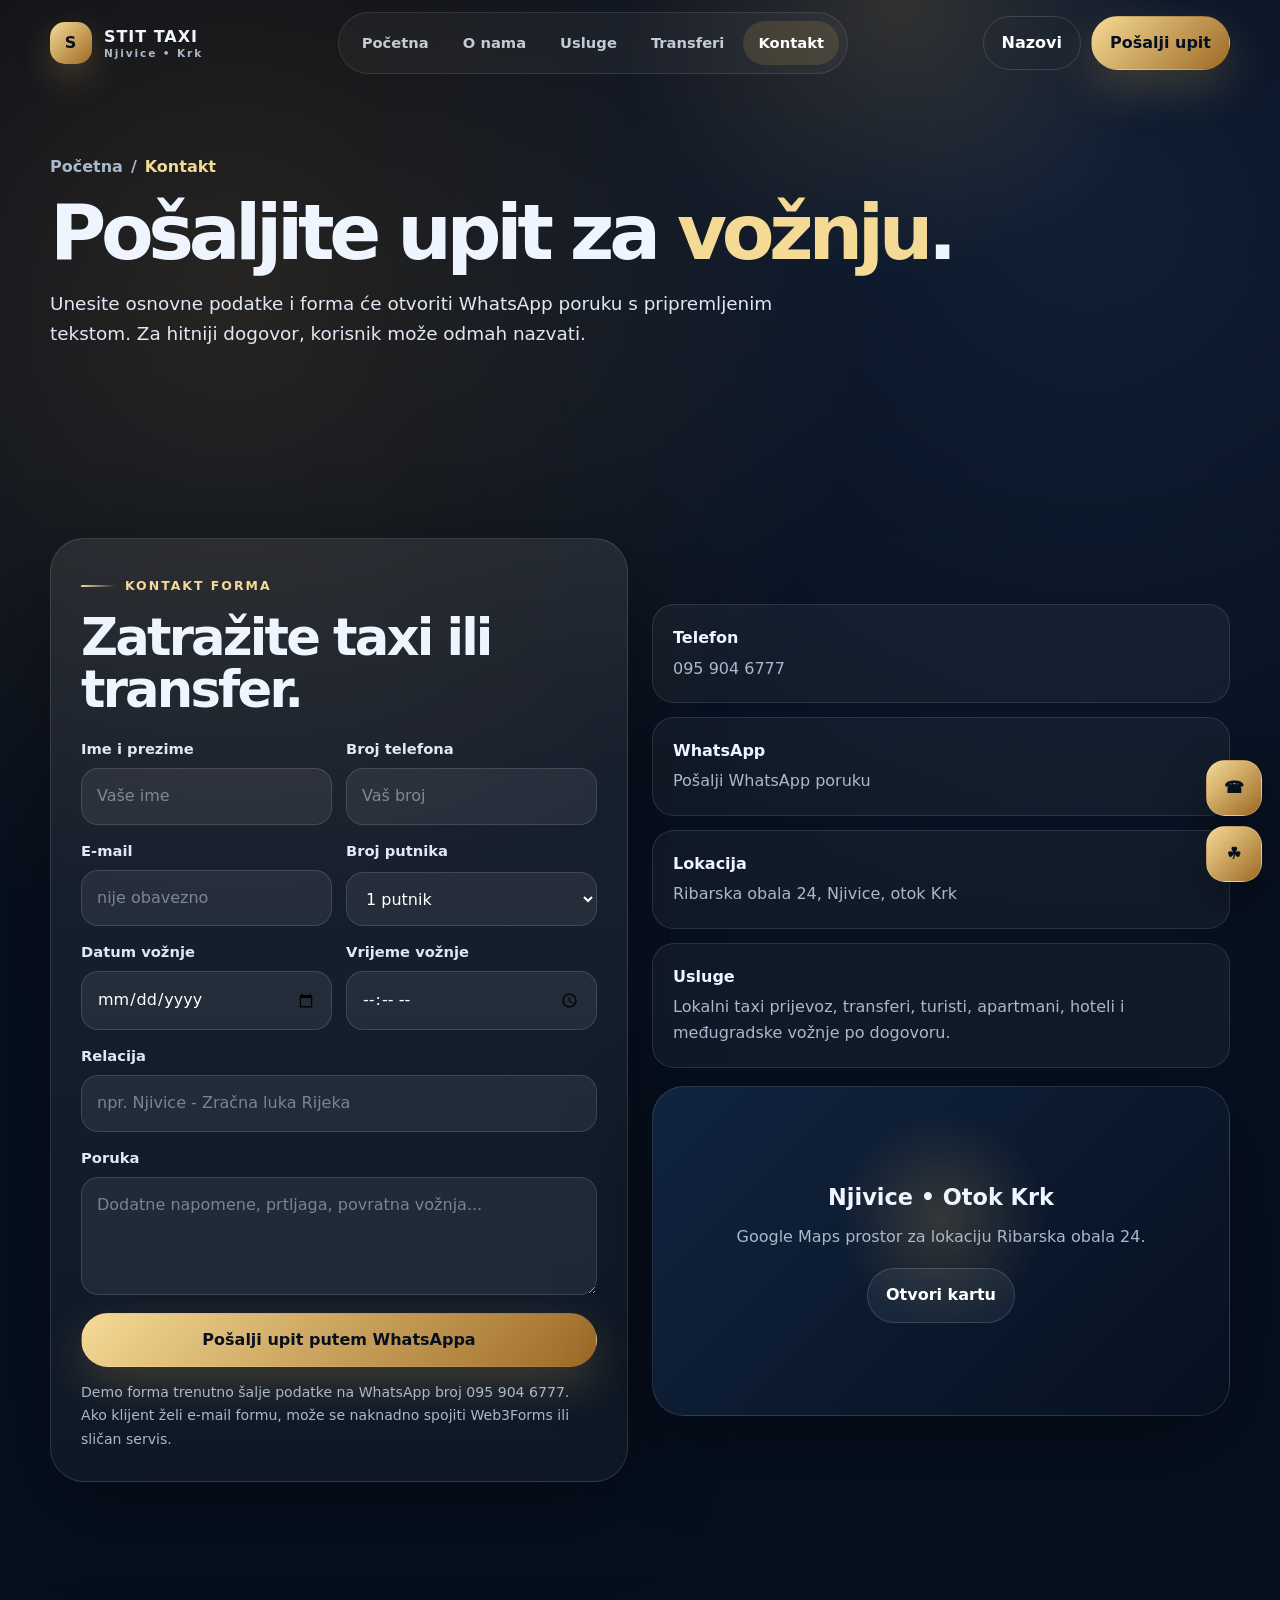
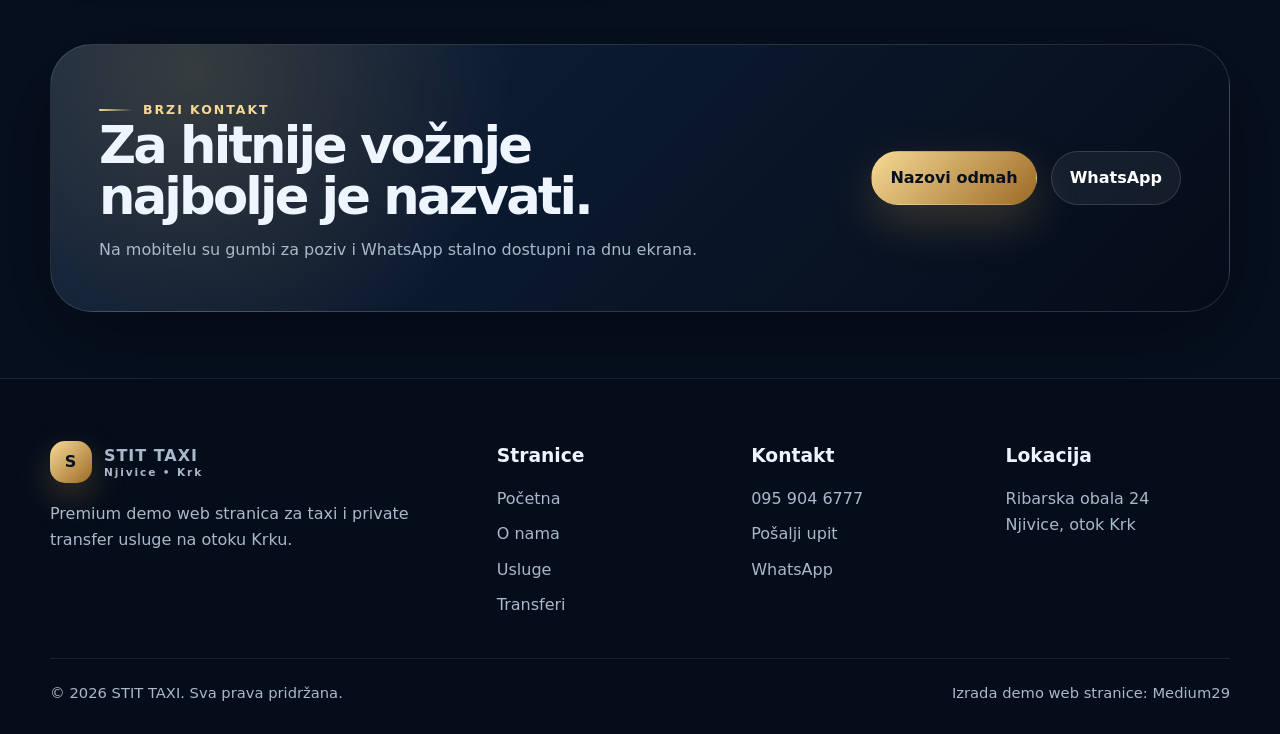
==== commit 62c7dd90: "2" ====
--- a/kontakt.html
+++ b/kontakt.html
@@ -1,253 +1,65 @@
 <!DOCTYPE html>
 <html lang="hr">
 <head>
-<meta charset="UTF-8">
-<meta name="viewport" content="width=device-width, initial-scale=1.0">
-<title>Kontakt — STIT Taxi Njivice, Krk</title>
-<meta name="description" content="Kontaktirajte STIT — Njivice, otok Krk, Ribarska obala 24. Telefon 095 904 6777. Pošaljite upit za taxi vožnju ili transfer i dogovorite termin.">
-<link rel="preconnect" href="https://fonts.googleapis.com">
-<link rel="preconnect" href="https://fonts.gstatic.com" crossorigin>
-<link href="https://fonts.googleapis.com/css2?family=Fraunces:ital,opsz,wght@0,9..144,400;0,9..144,500;0,9..144,600;1,9..144,500&family=Inter:wght@400;500;600;700&display=swap" rel="stylesheet">
-<link rel="stylesheet" href="style.css">
+  <meta charset="UTF-8" />
+  <meta name="viewport" content="width=device-width, initial-scale=1.0" />
+  <title>Kontakt | STIT TAXI Njivice</title>
+  <meta name="description" content="Kontaktirajte STIT TAXI za taxi vožnju ili transfer iz Njivica. Telefon 095 904 6777." />
+  <link rel="icon" href="assets/favicon.svg" type="image/svg+xml" />
+  <link rel="stylesheet" href="styles.css" />
 </head>
 <body>
+  <header class="header"><div class="container nav"><a class="logo" href="index.html"><span class="logo-mark">S</span><span>STIT TAXI <small>Njivice • Krk</small></span></a><nav class="nav-links"><a href="index.html">Početna</a><a href="o-nama.html">O nama</a><a href="usluge.html">Usluge</a><a href="transferi.html">Transferi</a><a class="active" href="kontakt.html">Kontakt</a></nav><div class="nav-actions"><a class="btn btn-ghost" href="tel:+385959046777">Nazovi</a><a class="btn btn-primary" href="kontakt.html">Pošalji upit</a><button class="menu-btn" type="button" aria-label="Otvori izbornik" aria-expanded="false"><span></span><span></span><span></span></button></div></div></header>
 
-<div class="grain"></div>
+  <main>
+    <section class="page-hero">
+      <div class="container reveal">
+        <div class="breadcrumb"><a href="index.html">Početna</a> / <span>Kontakt</span></div>
+        <h1>Pošaljite upit za <span class="gold">vožnju</span>.</h1>
+        <p>Unesite osnovne podatke i forma će otvoriti WhatsApp poruku s pripremljenim tekstom. Za hitniji dogovor, korisnik može odmah nazvati.</p>
+      </div>
+    </section>
 
-<!-- ============ NAV ============ -->
-<header class="nav">
-  <div class="wrap nav__inner">
-    <a href="index.html" class="nav__logo">STIT <span>Taxi · Njivice</span></a>
-    <nav class="nav__links">
-      <a href="index.html">Početna</a>
-      <a href="o-nama.html">O nama</a>
-      <a href="usluge.html">Usluge</a>
-      <a href="transferi.html">Transferi</a>
-      <a href="kontakt.html" class="active">Kontakt</a>
-    </nav>
-    <div class="nav__cta">
-      <a href="tel:+385959046777" class="nav__phone">
-        <svg width="16" height="16" viewBox="0 0 24 24" fill="none" stroke="currentColor" stroke-width="2" stroke-linecap="round" stroke-linejoin="round"><path d="M22 16.92v3a2 2 0 0 1-2.18 2 19.79 19.79 0 0 1-8.63-3.07 19.5 19.5 0 0 1-6-6 19.79 19.79 0 0 1-3.07-8.67A2 2 0 0 1 4.11 2h3a2 2 0 0 1 2 1.72 12.84 12.84 0 0 0 .7 2.81 2 2 0 0 1-.45 2.11L8.09 9.91a16 16 0 0 0 6 6l1.27-1.27a2 2 0 0 1 2.11-.45 12.84 12.84 0 0 0 2.81.7A2 2 0 0 1 22 16.92z"/></svg>
-        095 904 6777
-      </a>
-      <a href="kontakt.html" class="btn btn-ghost">Pošalji upit</a>
-      <a href="tel:+385959046777" class="btn btn-primary">
-        <svg viewBox="0 0 24 24" fill="none" stroke="currentColor" stroke-width="2" stroke-linecap="round" stroke-linejoin="round"><path d="M22 16.92v3a2 2 0 0 1-2.18 2 19.79 19.79 0 0 1-8.63-3.07 19.5 19.5 0 0 1-6-6 19.79 19.79 0 0 1-3.07-8.67A2 2 0 0 1 4.11 2h3a2 2 0 0 1 2 1.72 12.84 12.84 0 0 0 .7 2.81 2 2 0 0 1-.45 2.11L8.09 9.91a16 16 0 0 0 6 6l1.27-1.27a2 2 0 0 1 2.11-.45 12.84 12.84 0 0 0 2.81.7A2 2 0 0 1 22 16.92z"/></svg>
-        Nazovi odmah
-      </a>
-    </div>
-    <button class="nav__burger" aria-label="Meni"><span></span><span></span><span></span></button>
-  </div>
-</header>
+    <section class="section">
+      <div class="container grid-2">
+        <div class="form-card reveal">
+          <span class="kicker">Kontakt forma</span>
+          <h2 style="font-size:clamp(2rem,4vw,3.4rem);line-height:1;letter-spacing:-.055em;margin:16px 0 22px;">Zatražite taxi ili transfer.</h2>
+          <form data-whatsapp-form>
+            <div class="form-grid">
+              <div class="field"><label for="ime">Ime i prezime</label><input id="ime" name="Ime i prezime" type="text" placeholder="Vaše ime" required /></div>
+              <div class="field"><label for="tel">Broj telefona</label><input id="tel" name="Broj telefona" type="tel" placeholder="Vaš broj" required /></div>
+              <div class="field"><label for="email">E-mail</label><input id="email" name="E-mail" type="email" placeholder="nije obavezno" /></div>
+              <div class="field"><label for="putnici">Broj putnika</label><select id="putnici" name="Broj putnika"><option value="1 putnik">1 putnik</option><option value="2 putnika">2 putnika</option><option value="3 putnika">3 putnika</option><option value="4 putnika">4 putnika</option><option value="5+ putnika">5+ putnika</option></select></div>
+              <div class="field"><label for="datum">Datum vožnje</label><input id="datum" name="Datum vožnje" type="date" /></div>
+              <div class="field"><label for="vrijeme">Vrijeme vožnje</label><input id="vrijeme" name="Vrijeme vožnje" type="time" /></div>
+              <div class="field full"><label for="relacija">Relacija</label><input id="relacija" name="Relacija" type="text" placeholder="npr. Njivice - Zračna luka Rijeka" required /></div>
+              <div class="field full"><label for="poruka">Poruka</label><textarea id="poruka" name="Poruka" placeholder="Dodatne napomene, prtljaga, povratna vožnja..."></textarea></div>
+            </div>
+            <div style="margin-top:18px;"><button class="btn btn-primary btn-block" type="submit">Pošalji upit putem WhatsAppa</button></div>
+            <p class="form-note">Demo forma trenutno šalje podatke na WhatsApp broj 095 904 6777. Ako klijent želi e-mail formu, može se naknadno spojiti Web3Forms ili sličan servis.</p>
+          </form>
+        </div>
 
-<!-- ============ MOBILE MENU ============ -->
-<div class="mobile-menu">
-  <a href="index.html">Početna</a>
-  <a href="o-nama.html">O nama</a>
-  <a href="usluge.html">Usluge</a>
-  <a href="transferi.html">Transferi</a>
-  <a href="kontakt.html" class="active">Kontakt</a>
-  <div class="mobile-menu__foot">
-    <a href="tel:+385959046777" class="btn btn-primary">
-      <svg viewBox="0 0 24 24" fill="none" stroke="currentColor" stroke-width="2" stroke-linecap="round" stroke-linejoin="round"><path d="M22 16.92v3a2 2 0 0 1-2.18 2 19.79 19.79 0 0 1-8.63-3.07 19.5 19.5 0 0 1-6-6 19.79 19.79 0 0 1-3.07-8.67A2 2 0 0 1 4.11 2h3a2 2 0 0 1 2 1.72 12.84 12.84 0 0 0 .7 2.81 2 2 0 0 1-.45 2.11L8.09 9.91a16 16 0 0 0 6 6l1.27-1.27a2 2 0 0 1 2.11-.45 12.84 12.84 0 0 0 2.81.7A2 2 0 0 1 22 16.92z"/></svg>
-      Nazovi odmah · 095 904 6777
-    </a>
-    <a href="kontakt.html" class="btn btn-ghost">Pošalji upit</a>
-  </div>
-</div>
-
-<!-- ============ PAGE HERO ============ -->
-<section class="page-hero">
-  <div class="page-hero__bg">
-    <img src="images/page-hero-kontakt.jpg" alt="">
-  </div>
-  <div class="wrap">
-    <div class="eyebrow">Kontakt</div>
-    <h1>Dogovorimo vašu vožnju</h1>
-    <p>Nazovite, pošaljite poruku ili ispunite upit s detaljima vožnje — javljamo se brzo i potvrđujemo termin.</p>
-    <div class="breadcrumb">
-      <a href="index.html">Početna</a>
-      <span>→</span>
-      <span style="color: var(--gold-bright);">Kontakt</span>
-    </div>
-  </div>
-</section>
-
-<!-- ============ CONTACT INFO + FORM ============ -->
-<section class="section section--tight">
-  <div class="wrap">
-    <div class="grid-2">
-      <div data-reveal>
-        <div class="eyebrow">Kontakt podaci</div>
-        <h2 style="font-size: clamp(1.8rem, 3.4vw, 2.6rem); margin: 16px 0 22px;">Javite se izravno</h2>
-        <p class="lede" style="max-width: 50ch; margin-bottom: 8px;">Najbrži način dogovora je telefonski poziv ili poruka — javite relaciju, termin i broj putnika.</p>
-
-        <ul class="value-list">
-          <li>
-            <span class="check"><svg viewBox="0 0 24 24" fill="none" stroke="currentColor" stroke-width="2" stroke-linecap="round" stroke-linejoin="round"><path d="M22 16.92v3a2 2 0 0 1-2.18 2 19.79 19.79 0 0 1-8.63-3.07 19.5 19.5 0 0 1-6-6 19.79 19.79 0 0 1-3.07-8.67A2 2 0 0 1 4.11 2h3a2 2 0 0 1 2 1.72 12.84 12.84 0 0 0 .7 2.81 2 2 0 0 1-.45 2.11L8.09 9.91a16 16 0 0 0 6 6l1.27-1.27a2 2 0 0 1 2.11-.45 12.84 12.84 0 0 0 2.81.7A2 2 0 0 1 22 16.92z"/></svg></span>
-            <div><strong>Telefon</strong><span class="desc"><a href="tel:+385959046777" style="color:inherit;">095 904 6777</a> — pozivi i WhatsApp poruke</span></div>
-          </li>
-          <li>
-            <span class="check"><svg viewBox="0 0 24 24" fill="none" stroke="currentColor" stroke-width="2" stroke-linecap="round" stroke-linejoin="round"><path d="M12 2C8 2 5 5.5 5 9.5c0 5 7 12.5 7 12.5s7-7.5 7-12.5C19 5.5 16 2 12 2z"/><circle cx="12" cy="9.5" r="2.5"/></svg></span>
-            <div><strong>Lokacija</strong><span class="desc">Njivice, otok Krk, Hrvatska</span></div>
-          </li>
-          <li>
-            <span class="check"><svg viewBox="0 0 24 24" fill="none" stroke="currentColor" stroke-width="2" stroke-linecap="round" stroke-linejoin="round"><rect x="3" y="4" width="18" height="18" rx="2"/><path d="M16 2v4M8 2v4M3 10h18"/></svg></span>
-            <div><strong>Adresa</strong><span class="desc">Ribarska obala 24, Njivice</span></div>
-          </li>
-        </ul>
-
-        <div class="map-frame" data-reveal data-reveal-delay="2" style="margin-top: 32px;">
-          <div class="map-frame__grid"></div>
-          <div class="map-frame__pin">
-            <svg class="map-frame__pin-icon" viewBox="0 0 24 24" fill="none" stroke="currentColor" stroke-width="1.6"><path d="M12 2C8 2 5 5.5 5 9.5c0 5 7 12.5 7 12.5s7-7.5 7-12.5C19 5.5 16 2 12 2z"/><circle cx="12" cy="9.5" r="2.5"/></svg>
-            <div class="map-frame__label">Ribarska obala 24, Njivice</div>
-            <div class="map-frame__sub">Otok Krk · Hrvatska</div>
+        <div class="reveal delay-1">
+          <div class="contact-box">
+            <div class="contact-item"><strong>Telefon</strong><a href="tel:+385959046777">095 904 6777</a></div>
+            <div class="contact-item"><strong>WhatsApp</strong><a href="https://wa.me/385959046777" target="_blank" rel="noopener">Pošalji WhatsApp poruku</a></div>
+            <div class="contact-item"><strong>Lokacija</strong><span>Ribarska obala 24, Njivice, otok Krk</span></div>
+            <div class="contact-item"><strong>Usluge</strong><span>Lokalni taxi prijevoz, transferi, turisti, apartmani, hoteli i međugradske vožnje po dogovoru.</span></div>
+          </div>
+          <div class="map-placeholder" style="margin-top:18px;">
+            <div><strong>Njivice • Otok Krk</strong><p>Google Maps prostor za lokaciju Ribarska obala 24.</p><a class="btn" href="https://www.google.com/maps/search/?api=1&query=Ribarska%20obala%2024%20Njivice%20Croatia" target="_blank" rel="noopener">Otvori kartu</a></div>
           </div>
         </div>
       </div>
+    </section>
 
-      <div class="form-card" data-reveal data-reveal-delay="1">
-        <h3 style="font-size:1.3rem; margin-bottom: 6px;">Pošaljite upit za vožnju</h3>
-        <p style="color: var(--ink-faint); font-size: 0.9rem; margin-bottom: 26px;">Ispunite podatke o vožnji — javljamo se s potvrdom termina i relacije.</p>
+    <section class="section-sm"><div class="container cta-band reveal"><div><span class="kicker">Brzi kontakt</span><h2>Za hitnije vožnje najbolje je nazvati.</h2><p>Na mobitelu su gumbi za poziv i WhatsApp stalno dostupni na dnu ekrana.</p></div><div class="hero-actions" style="margin:0;justify-content:flex-end;"><a class="btn btn-primary" href="tel:+385959046777">Nazovi odmah</a><a class="btn" href="https://wa.me/385959046777" target="_blank" rel="noopener">WhatsApp</a></div></div></section>
+  </main>
 
-        <form data-contact-form>
-          <div class="form-grid">
-            <div class="field field--full">
-              <label for="ime">Ime i prezime</label>
-              <input type="text" id="ime" name="ime" placeholder="Vaše ime i prezime" required>
-            </div>
-
-            <div class="field">
-              <label for="telefon">Broj telefona</label>
-              <input type="tel" id="telefon" name="telefon" placeholder="0XX XXX XXXX" required>
-            </div>
-            <div class="field">
-              <label for="email">E-mail</label>
-              <input type="email" id="email" name="email" placeholder="ime@email.com">
-            </div>
-          </div>
-
-          <div class="form-grid form-grid--3" style="margin-top: 20px;">
-            <div class="field">
-              <label for="datum">Datum vožnje</label>
-              <input type="date" id="datum" name="datum">
-            </div>
-            <div class="field">
-              <label for="vrijeme">Vrijeme vožnje</label>
-              <input type="time" id="vrijeme" name="vrijeme">
-            </div>
-            <div class="field">
-              <label for="putnici">Broj putnika</label>
-              <input type="number" id="putnici" name="putnici" min="1" placeholder="npr. 2">
-            </div>
-          </div>
-
-          <div class="form-grid" style="margin-top: 20px;">
-            <div class="field field--full">
-              <label for="relacija">Relacija</label>
-              <input type="text" id="relacija" name="relacija" placeholder="npr. Njivice → Zračna luka Rijeka" required>
-            </div>
-            <div class="field field--full">
-              <label for="poruka">Poruka</label>
-              <textarea id="poruka" name="poruka" placeholder="Dodatne napomene — broj prtljage, posebni zahtjevi i sl."></textarea>
-            </div>
-          </div>
-
-          <div class="form-foot">
-            <span class="form-note">Odgovaramo na upite u najkraćem mogućem roku, telefonski ili porukom.</span>
-            <button type="submit" class="btn btn-primary">
-              <svg viewBox="0 0 24 24" fill="none" stroke="currentColor" stroke-width="2" stroke-linecap="round" stroke-linejoin="round"><path d="M22 2 11 13M22 2l-7 20-4-9-9-4 20-7z"/></svg>
-              Pošalji upit
-            </button>
-          </div>
-        </form>
-      </div>
-    </div>
-  </div>
-</section>
-
-<!-- ============ CTA BANNER ============ -->
-<section class="section section--divider">
-  <div class="wrap">
-    <div class="cta-banner" data-reveal>
-      <div class="eyebrow" style="justify-content:center; display:flex;">Trebate prijevoz?</div>
-      <h2>Javite se i dogovorite vožnju u nekoliko minuta</h2>
-      <p>Nazovite ili pošaljite upit s relacijom, terminom i brojem putnika — odgovaramo brzo i jasno.</p>
-      <div class="cta-banner__actions">
-        <a href="tel:+385959046777" class="btn btn-primary">
-          <svg viewBox="0 0 24 24" fill="none" stroke="currentColor" stroke-width="2" stroke-linecap="round" stroke-linejoin="round"><path d="M22 16.92v3a2 2 0 0 1-2.18 2 19.79 19.79 0 0 1-8.63-3.07 19.5 19.5 0 0 1-6-6 19.79 19.79 0 0 1-3.07-8.67A2 2 0 0 1 4.11 2h3a2 2 0 0 1 2 1.72 12.84 12.84 0 0 0 .7 2.81 2 2 0 0 1-.45 2.11L8.09 9.91a16 16 0 0 0 6 6l1.27-1.27a2 2 0 0 1 2.11-.45 12.84 12.84 0 0 0 2.81.7A2 2 0 0 1 22 16.92z"/></svg>
-          095 904 6777
-        </a>
-        <a href="https://wa.me/385959046777" class="btn btn-ghost" target="_blank" rel="noopener">WhatsApp</a>
-      </div>
-    </div>
-  </div>
-</section>
-
-<!-- ============ FOOTER ============ -->
-<footer class="footer">
-  <div class="wrap">
-    <div class="footer__top">
-      <div>
-        <div class="footer__logo">STIT <span style="color:var(--gold-bright);">Taxi</span></div>
-        <p class="footer__tag">Obrt za prijevoz putnika · Njivice, otok Krk. Profesionalan prijevoz za lokalne vožnje, turiste, transfere i posebne prigode.</p>
-      </div>
-      <div>
-        <h5>Navigacija</h5>
-        <ul>
-          <li><a href="index.html">Početna</a></li>
-          <li><a href="o-nama.html">O nama</a></li>
-          <li><a href="usluge.html">Usluge</a></li>
-          <li><a href="transferi.html">Transferi</a></li>
-        </ul>
-      </div>
-      <div>
-        <h5>Usluge</h5>
-        <ul>
-          <li><a href="usluge.html">Lokalni taxi prijevoz</a></li>
-          <li><a href="transferi.html">Transfer do zračne luke</a></li>
-          <li><a href="usluge.html">Privatni transfer</a></li>
-          <li><a href="usluge.html">Noćne vožnje</a></li>
-        </ul>
-      </div>
-      <div>
-        <h5>Kontakt</h5>
-        <ul>
-          <li><a href="tel:+385959046777">095 904 6777</a></li>
-          <li><a href="#">Ribarska obala 24, Njivice</a></li>
-          <li><a href="#">Otok Krk, Hrvatska</a></li>
-          <li><a href="kontakt.html">Pošalji upit →</a></li>
-        </ul>
-      </div>
-    </div>
-    <div class="divider-line"></div>
-    <div class="footer__bottom">
-      <span>© 2026 STIT — obrt za prijevoz putnika, vl. Stipe Prodan. Sva prava pridržana.</span>
-      <span>Njivice · Otok Krk</span>
-    </div>
-  </div>
-</footer>
-
-<!-- ============ FLOATING CTA ============ -->
-<div class="float-cta">
-  <a href="https://wa.me/385959046777" class="float-cta__whatsapp" aria-label="WhatsApp" target="_blank" rel="noopener">
-    <svg viewBox="0 0 24 24" fill="currentColor"><path d="M17.6 6.32A8.86 8.86 0 0 0 12.05 4a8.94 8.94 0 0 0-7.74 13.4L3 21l3.7-1.27a8.94 8.94 0 0 0 5.35 1.72h.01A8.94 8.94 0 0 0 21 12.5a8.86 8.86 0 0 0-2.65-6.18zm-5.55 13.7h-.01a7.4 7.4 0 0 1-4.5-1.55l-.32-.2-3.34 1.15 1.12-3.27-.21-.34a7.42 7.42 0 0 1 11.5-9.18 7.36 7.36 0 0 1 2.18 5.27 7.43 7.43 0 0 1-6.42 8.12zm4.07-5.56c-.22-.11-1.31-.65-1.51-.72-.2-.07-.35-.11-.5.11-.15.21-.57.72-.7.87-.13.15-.26.16-.48.05-.22-.1-.94-.35-1.78-1.1a6.66 6.66 0 0 1-1.23-1.53c-.13-.22-.01-.34.1-.45.11-.11.25-.28.37-.42.12-.14.16-.24.24-.4.08-.16.04-.3-.02-.41-.07-.11-.6-1.45-.82-1.98-.22-.53-.45-.46-.62-.46-.16 0-.34-.02-.53-.02-.18 0-.48.07-.74.34-.25.27-.97.95-.97 2.3 0 1.36.99 2.67 1.13 2.85.14.18 1.9 2.9 4.6 3.95 2.7 1.06 2.7.7 3.19.66.49-.05 1.58-.65 1.8-1.27.22-.62.22-1.16.16-1.27-.06-.11-.22-.18-.44-.29z"/></svg>
-  </a>
-  <a href="tel:+385959046777" class="float-cta__call" aria-label="Nazovi">
-    <svg viewBox="0 0 24 24" fill="none" stroke="currentColor" stroke-width="2" stroke-linecap="round" stroke-linejoin="round"><path d="M22 16.92v3a2 2 0 0 1-2.18 2 19.79 19.79 0 0 1-8.63-3.07 19.5 19.5 0 0 1-6-6 19.79 19.79 0 0 1-3.07-8.67A2 2 0 0 1 4.11 2h3a2 2 0 0 1 2 1.72 12.84 12.84 0 0 0 .7 2.81 2 2 0 0 1-.45 2.11L8.09 9.91a16 16 0 0 0 6 6l1.27-1.27a2 2 0 0 1 2.11-.45 12.84 12.84 0 0 0 2.81.7A2 2 0 0 1 22 16.92z"/></svg>
-  </a>
-</div>
-
-<!-- ============ STICKY MOBILE CALL BAR ============ -->
-<div class="sticky-call">
-  <a href="tel:+385959046777" class="btn btn-primary">
-    <svg viewBox="0 0 24 24" fill="none" stroke="currentColor" stroke-width="2" stroke-linecap="round" stroke-linejoin="round"><path d="M22 16.92v3a2 2 0 0 1-2.18 2 19.79 19.79 0 0 1-8.63-3.07 19.5 19.5 0 0 1-6-6 19.79 19.79 0 0 1-3.07-8.67A2 2 0 0 1 4.11 2h3a2 2 0 0 1 2 1.72 12.84 12.84 0 0 0 .7 2.81 2 2 0 0 1-.45 2.11L8.09 9.91a16 16 0 0 0 6 6l1.27-1.27a2 2 0 0 1 2.11-.45 12.84 12.84 0 0 0 2.81.7A2 2 0 0 1 22 16.92z"/></svg>
-    Nazovi odmah
-  </a>
-  <a href="kontakt.html" class="btn btn-ghost">Upit</a>
-</div>
-
-<script src="script.js"></script>
+  <footer class="footer"><div class="container"><div class="footer-grid"><div><a class="logo" href="index.html"><span class="logo-mark">S</span><span>STIT TAXI <small>Njivice • Krk</small></span></a><p style="margin-top:18px;max-width:420px;">Premium demo web stranica za taxi i private transfer usluge na otoku Krku.</p></div><div><h3>Stranice</h3><div class="footer-links"><a href="index.html">Početna</a><a href="o-nama.html">O nama</a><a href="usluge.html">Usluge</a><a href="transferi.html">Transferi</a></div></div><div><h3>Kontakt</h3><div class="footer-links"><a href="tel:+385959046777">095 904 6777</a><a href="kontakt.html">Pošalji upit</a><a href="https://wa.me/385959046777" target="_blank" rel="noopener">WhatsApp</a></div></div><div><h3>Lokacija</h3><p>Ribarska obala 24<br>Njivice, otok Krk</p></div></div><div class="footer-bottom"><span>© <span data-year></span> STIT TAXI. Sva prava pridržana.</span><span>Izrada demo web stranice: Medium29</span></div></div></footer>
+  <div class="float-actions"><a class="call" href="tel:+385959046777" aria-label="Nazovi STIT TAXI">☎</a><a class="wa" href="https://wa.me/385959046777" target="_blank" rel="noopener" aria-label="WhatsApp STIT TAXI">☘</a></div>
+  <script src="script.js"></script>
 </body>
 </html>
--- a/styles.css
+++ b/styles.css
@@ -0,0 +1,141 @@
+:root{
+  --bg:#06101f;
+  --bg-2:#09182c;
+  --panel:#0d1d33;
+  --panel-2:#10243f;
+  --text:#eef5ff;
+  --muted:#a9b8ca;
+  --soft:#dfe8f4;
+  --line:rgba(255,255,255,.12);
+  --gold:#d8ab58;
+  --gold-2:#f5da95;
+  --gold-3:#9d6a25;
+  --white:#ffffff;
+  --shadow:0 26px 90px rgba(0,0,0,.38);
+  --radius:28px;
+  --max:1180px;
+  --ease:cubic-bezier(.2,.8,.2,1);
+}
+*{box-sizing:border-box}
+html{scroll-behavior:smooth}
+body{
+  margin:0;
+  color:var(--text);
+  font-family:Inter, ui-sans-serif, system-ui, -apple-system, BlinkMacSystemFont, "Segoe UI", sans-serif;
+  background:
+    radial-gradient(circle at 18% 12%, rgba(216,171,88,.16), transparent 28%),
+    radial-gradient(circle at 85% 8%, rgba(72,124,191,.18), transparent 30%),
+    linear-gradient(180deg,#040915 0%,#07101f 38%,#06101f 100%);
+  line-height:1.65;
+  overflow-x:hidden;
+}
+a{color:inherit;text-decoration:none}
+img,svg{max-width:100%;display:block}
+button,input,textarea,select{font:inherit}
+.container{width:min(var(--max), calc(100% - 38px)); margin-inline:auto}
+.gold{color:var(--gold-2)}
+.kicker{
+  display:inline-flex;align-items:center;gap:10px;
+  color:var(--gold-2);font-weight:800;letter-spacing:.16em;text-transform:uppercase;font-size:.78rem;
+}
+.kicker::before{content:"";width:34px;height:2px;background:linear-gradient(90deg,var(--gold-2),transparent);border-radius:9px}
+
+.header{
+  position:fixed;inset:0 0 auto;z-index:50;
+  transition:.32s var(--ease);
+  border-bottom:1px solid transparent;
+}
+.header.is-scrolled{
+  background:rgba(5,12,24,.78);
+  backdrop-filter:blur(22px);
+  border-bottom-color:rgba(255,255,255,.09);
+  box-shadow:0 18px 60px rgba(0,0,0,.24);
+}
+.nav{height:86px;display:flex;align-items:center;justify-content:space-between;gap:22px}
+.logo{display:flex;align-items:center;gap:12px;font-weight:900;letter-spacing:.06em;white-space:nowrap}
+.logo-mark{
+  width:42px;height:42px;border-radius:15px;
+  display:grid;place-items:center;
+  background:linear-gradient(135deg,var(--gold-2),var(--gold-3));
+  color:#08111f;box-shadow:0 14px 34px rgba(216,171,88,.25);
+}
+.logo small{display:block;color:var(--muted);font-weight:700;letter-spacing:.18em;font-size:.66rem;margin-top:-5px}
+.nav-links{display:flex;align-items:center;justify-content:center;gap:4px;padding:8px;border:1px solid rgba(255,255,255,.1);border-radius:999px;background:rgba(255,255,255,.04)}
+.nav-links a{padding:10px 15px;border-radius:999px;color:rgba(238,245,255,.8);font-weight:750;font-size:.92rem;transition:.22s var(--ease)}
+.nav-links a:hover,.nav-links a.active{background:rgba(216,171,88,.16);color:#fff}
+.nav-actions{display:flex;align-items:center;gap:10px}
+.menu-btn{display:none;width:46px;height:46px;border-radius:16px;background:rgba(255,255,255,.07);border:1px solid rgba(255,255,255,.12);color:#fff;cursor:pointer}
+.menu-btn span{display:block;width:18px;height:2px;background:#fff;margin:5px auto;border-radius:10px;transition:.22s var(--ease)}
+.menu-btn.open span:nth-child(1){transform:translateY(7px) rotate(45deg)}
+.menu-btn.open span:nth-child(2){opacity:0}
+.menu-btn.open span:nth-child(3){transform:translateY(-7px) rotate(-45deg)}
+
+.btn{
+  display:inline-flex;align-items:center;justify-content:center;gap:10px;
+  min-height:48px;padding:13px 18px;border-radius:999px;border:1px solid rgba(255,255,255,.14);
+  color:#fff;background:rgba(255,255,255,.06);font-weight:850;cursor:pointer;transition:.22s var(--ease);white-space:nowrap;
+}
+.btn:hover{transform:translateY(-2px);background:rgba(255,255,255,.11);box-shadow:0 16px 36px rgba(0,0,0,.24)}
+.btn-primary{background:linear-gradient(135deg,var(--gold-2),var(--gold-3));color:#07101f;border-color:transparent;box-shadow:0 18px 46px rgba(216,171,88,.23)}
+.btn-primary:hover{background:linear-gradient(135deg,#fff0bb,#c48b34)}
+.btn-ghost{background:transparent}
+.btn-block{width:100%}
+
+.hero{position:relative;min-height:100vh;display:flex;align-items:center;padding:142px 0 82px;overflow:hidden}
+.hero::before{content:"";position:absolute;inset:0;background:linear-gradient(90deg,rgba(3,8,19,.92),rgba(3,8,19,.42) 48%,rgba(3,8,19,.8));z-index:-1}
+.hero-grid{display:grid;grid-template-columns:1.02fr .98fr;gap:54px;align-items:center}
+.eyebrow{display:flex;flex-wrap:wrap;gap:10px;margin-bottom:18px}
+.badge{display:inline-flex;align-items:center;gap:9px;padding:9px 12px;border:1px solid rgba(255,255,255,.12);background:rgba(255,255,255,.05);border-radius:999px;color:rgba(238,245,255,.84);font-size:.86rem;font-weight:750}
+.badge-dot{width:8px;height:8px;border-radius:99px;background:var(--gold-2);box-shadow:0 0 0 6px rgba(216,171,88,.12)}
+h1,h2,h3,p{margin-top:0}
+h1{font-size:clamp(3rem,6vw,6.8rem);line-height:.92;letter-spacing:-.07em;margin-bottom:24px;max-width:950px}
+.lead{font-size:clamp(1.04rem,1.6vw,1.28rem);color:var(--soft);max-width:690px;margin-bottom:30px;line-height:1.78}
+.hero-actions{display:flex;flex-wrap:wrap;gap:14px;margin:28px 0 34px}
+.hero-meta{display:grid;grid-template-columns:repeat(3,1fr);gap:12px;max-width:650px}
+.meta-card{padding:16px;border-radius:21px;background:rgba(255,255,255,.055);border:1px solid rgba(255,255,255,.11)}
+.meta-card strong{display:block;font-size:1.28rem;line-height:1;color:#fff;margin-bottom:7px}
+.meta-card span{display:block;color:var(--muted);font-size:.88rem;font-weight:650;line-height:1.4}
+.hero-visual{position:relative;isolation:isolate}
+.hero-visual::before{content:"";position:absolute;inset:8% 5% auto auto;width:58%;height:42%;background:radial-gradient(circle,rgba(216,171,88,.32),transparent 65%);filter:blur(24px);z-index:-1}
+.visual-frame{position:relative;border:1px solid rgba(255,255,255,.13);border-radius:38px;overflow:hidden;box-shadow:var(--shadow);background:#07101f;transform:perspective(1000px) rotateY(-4deg) rotateX(2deg)}
+.visual-frame img{width:100%;height:auto}
+.float-card{position:absolute;left:-20px;bottom:28px;width:min(312px,72%);padding:18px;border-radius:25px;background:rgba(255,255,255,.1);border:1px solid rgba(255,255,255,.16);backdrop-filter:blur(20px);box-shadow:0 22px 56px rgba(0,0,0,.32)}
+.float-card strong{display:block;font-size:1.04rem;margin-bottom:4px}.float-card span{color:var(--muted);font-size:.9rem;line-height:1.5}
+
+.section{padding:96px 0;position:relative}
+.section-sm{padding:66px 0}
+.section-head{display:flex;align-items:end;justify-content:space-between;gap:26px;margin-bottom:38px}
+.section-title{max-width:760px}.section-title h2{font-size:clamp(2.1rem,4.2vw,4.35rem);line-height:1;letter-spacing:-.055em;margin:12px 0 0}.section-title p{margin:18px 0 0;color:var(--muted);font-size:1.06rem;max-width:700px}
+.grid-3{display:grid;grid-template-columns:repeat(3,1fr);gap:18px}.grid-4{display:grid;grid-template-columns:repeat(4,1fr);gap:16px}.grid-2{display:grid;grid-template-columns:repeat(2,1fr);gap:24px;align-items:center}
+.card{position:relative;padding:28px;border:1px solid rgba(255,255,255,.11);border-radius:var(--radius);background:linear-gradient(180deg,rgba(255,255,255,.075),rgba(255,255,255,.035));box-shadow:0 24px 74px rgba(0,0,0,.18);overflow:hidden;transition:.24s var(--ease)}
+.card::after{content:"";position:absolute;inset:-2px;background:radial-gradient(circle at 18% 0%,rgba(216,171,88,.18),transparent 34%);opacity:0;transition:.24s var(--ease);pointer-events:none}.card:hover{transform:translateY(-6px);border-color:rgba(216,171,88,.32)}.card:hover::after{opacity:1}
+.icon{width:54px;height:54px;border-radius:18px;display:grid;place-items:center;background:rgba(216,171,88,.13);border:1px solid rgba(216,171,88,.26);color:var(--gold-2);font-size:1.35rem;margin-bottom:20px}
+.card h3{font-size:1.23rem;line-height:1.25;margin-bottom:12px}.card p{color:var(--muted);margin:0;line-height:1.72}.card a.card-link{display:inline-flex;margin-top:20px;color:var(--gold-2);font-weight:850}
+
+.split-panel{padding:36px;border-radius:36px;border:1px solid rgba(255,255,255,.12);background:linear-gradient(135deg,rgba(255,255,255,.08),rgba(255,255,255,.035));box-shadow:var(--shadow)}
+.lux-list{display:grid;gap:14px;margin:26px 0 0;padding:0;list-style:none}.lux-list li{display:flex;gap:12px;align-items:flex-start;color:var(--soft)}.tick{flex:0 0 auto;width:25px;height:25px;border-radius:99px;display:grid;place-items:center;background:linear-gradient(135deg,var(--gold-2),var(--gold-3));color:#08111f;font-weight:900;font-size:.82rem;margin-top:2px}
+.photo-tile{min-height:460px;border-radius:36px;border:1px solid rgba(255,255,255,.12);background:radial-gradient(circle at 22% 18%,rgba(216,171,88,.28),transparent 28%),linear-gradient(135deg,#0b1a31,#07101f 60%,#040812);box-shadow:var(--shadow);position:relative;overflow:hidden}.photo-tile::before{content:"";position:absolute;inset:28px;border-radius:30px;background:url('assets/hero-transfer.svg') center/cover no-repeat;opacity:.94}.photo-tile::after{content:"Njivice • Krk • Transfer";position:absolute;left:30px;bottom:30px;padding:12px 16px;border-radius:999px;background:rgba(0,0,0,.28);border:1px solid rgba(255,255,255,.13);backdrop-filter:blur(16px);font-weight:850;color:#fff}
+
+.cta-band{border-radius:42px;border:1px solid rgba(255,255,255,.13);background:radial-gradient(circle at 12% 10%,rgba(216,171,88,.2),transparent 30%),linear-gradient(135deg,rgba(16,36,63,.96),rgba(5,12,25,.98));box-shadow:var(--shadow);padding:48px;display:grid;grid-template-columns:1.2fr .8fr;gap:28px;align-items:center;overflow:hidden}.cta-band h2{font-size:clamp(2rem,4vw,4rem);line-height:1;letter-spacing:-.055em;margin-bottom:14px}.cta-band p{color:var(--muted);margin:0;max-width:680px}
+
+.page-hero{padding:154px 0 74px;background:radial-gradient(circle at 70% 0%,rgba(216,171,88,.18),transparent 28%)}
+.breadcrumb{display:flex;gap:8px;align-items:center;color:var(--muted);font-weight:750;margin-bottom:18px}.breadcrumb span{color:var(--gold-2)}
+.page-hero h1{font-size:clamp(3rem,6vw,6rem);margin-bottom:20px}.page-hero p{color:var(--soft);font-size:1.15rem;max-width:790px}
+.process{counter-reset:step;display:grid;grid-template-columns:repeat(3,1fr);gap:18px}.step{counter-increment:step}.step::before{content:"0" counter(step);display:inline-flex;width:46px;height:46px;border-radius:16px;align-items:center;justify-content:center;background:linear-gradient(135deg,var(--gold-2),var(--gold-3));color:#08111f;font-weight:950;margin-bottom:20px}
+.service-row{display:grid;grid-template-columns:.75fr 1.25fr auto;gap:22px;align-items:center;padding:24px;border:1px solid rgba(255,255,255,.11);border-radius:26px;background:rgba(255,255,255,.045);margin-bottom:14px;transition:.22s var(--ease)}.service-row:hover{transform:translateY(-3px);border-color:rgba(216,171,88,.28);background:rgba(255,255,255,.065)}.service-row h3{margin:0}.service-row p{margin:0;color:var(--muted)}
+
+.form-card{padding:30px;border-radius:34px;border:1px solid rgba(255,255,255,.12);background:linear-gradient(180deg,rgba(255,255,255,.08),rgba(255,255,255,.035));box-shadow:var(--shadow)}
+.form-grid{display:grid;grid-template-columns:1fr 1fr;gap:14px}.field{display:grid;gap:7px}.field.full{grid-column:1/-1}.field label{color:var(--soft);font-weight:800;font-size:.92rem}input,textarea,select{width:100%;border:1px solid rgba(255,255,255,.13);background:rgba(255,255,255,.065);border-radius:17px;color:#fff;padding:14px 15px;outline:none;transition:.22s var(--ease)}textarea{min-height:118px;resize:vertical}input:focus,textarea:focus,select:focus{border-color:rgba(216,171,88,.58);box-shadow:0 0 0 4px rgba(216,171,88,.11)}::placeholder{color:rgba(220,231,245,.48)}select option{background:#09182c;color:#fff}.form-note{color:var(--muted);font-size:.88rem;margin:14px 0 0}.contact-box{display:grid;gap:14px}.contact-item{padding:20px;border-radius:22px;border:1px solid rgba(255,255,255,.11);background:rgba(255,255,255,.045)}.contact-item strong{display:block;margin-bottom:4px}.contact-item span,.contact-item a{color:var(--muted)}
+.map-placeholder{height:330px;border-radius:32px;border:1px solid rgba(255,255,255,.12);background:radial-gradient(circle at 50% 40%,rgba(216,171,88,.2),transparent 30%),linear-gradient(135deg,#10243f,#07101f);display:grid;place-items:center;text-align:center;padding:28px;box-shadow:var(--shadow)}.map-placeholder strong{display:block;font-size:1.4rem;margin-bottom:8px}.map-placeholder p{color:var(--muted);margin:0 0 18px}
+
+.footer{padding:62px 0 28px;border-top:1px solid rgba(255,255,255,.09);background:rgba(0,0,0,.16)}.footer-grid{display:grid;grid-template-columns:1.3fr .7fr .7fr .7fr;gap:30px}.footer h3{margin-bottom:14px}.footer p,.footer a{color:var(--muted)}.footer-links{display:grid;gap:9px}.footer-bottom{display:flex;align-items:center;justify-content:space-between;gap:18px;border-top:1px solid rgba(255,255,255,.09);margin-top:40px;padding-top:22px;color:var(--muted);font-size:.92rem}
+.float-actions{position:fixed;right:18px;bottom:18px;z-index:45;display:grid;gap:10px}.float-actions a{width:56px;height:56px;border-radius:19px;display:grid;place-items:center;background:linear-gradient(135deg,var(--gold-2),var(--gold-3));color:#07101f;font-weight:950;box-shadow:0 18px 46px rgba(0,0,0,.34);border:1px solid rgba(255,255,255,.18)}
+.reveal{opacity:0;transform:translateY(28px);transition:opacity .7s var(--ease), transform .7s var(--ease)}.reveal.in-view{opacity:1;transform:none}.delay-1{transition-delay:.08s}.delay-2{transition-delay:.16s}.delay-3{transition-delay:.24s}
+
+@media (max-width:1040px){
+  .nav-links{position:fixed;top:86px;left:19px;right:19px;display:none;flex-direction:column;border-radius:26px;padding:14px;background:rgba(5,12,24,.96);backdrop-filter:blur(22px);box-shadow:var(--shadow)}
+  .nav-links.open{display:flex}.nav-links a{width:100%;text-align:center}.menu-btn{display:block}.nav-actions .btn-ghost{display:none}.hero-grid,.grid-2,.cta-band{grid-template-columns:1fr}.hero{padding-top:132px}.hero-visual{max-width:760px}.section-head{display:block}.grid-4{grid-template-columns:repeat(2,1fr)}.footer-grid{grid-template-columns:1fr 1fr}.service-row{grid-template-columns:1fr}.process,.grid-3{grid-template-columns:1fr 1fr}
+}
+@media (max-width:720px){
+  .container{width:min(100% - 28px,var(--max))}.nav{height:76px}.nav-links{top:76px}.logo small{font-size:.58rem}.logo-mark{width:38px;height:38px}.hero{min-height:auto;padding:118px 0 56px}.hero-grid{gap:30px}h1{font-size:clamp(2.65rem,15vw,4.5rem)}.lead{font-size:1rem}.hero-actions{display:grid}.hero-actions .btn{width:100%}.hero-meta{grid-template-columns:1fr}.visual-frame{border-radius:28px;transform:none}.float-card{position:relative;left:auto;bottom:auto;width:100%;margin-top:12px}.section{padding:70px 0}.section-sm{padding:46px 0}.section-title h2{font-size:2.3rem}.grid-3,.grid-4,.process{grid-template-columns:1fr}.card,.split-panel,.form-card{padding:22px;border-radius:24px}.photo-tile{min-height:330px;border-radius:26px}.photo-tile::before{inset:16px}.cta-band{padding:28px;border-radius:28px}.page-hero{padding:122px 0 52px}.form-grid{grid-template-columns:1fr}.footer-grid{grid-template-columns:1fr}.footer-bottom{display:grid;text-align:left}.nav-actions .btn-primary{display:none}.float-actions{left:14px;right:14px;grid-template-columns:1fr 1fr}.float-actions a{width:100%;height:52px;border-radius:16px}.float-actions a::after{font-size:.9rem;margin-left:6px}.float-actions .call::after{content:"Nazovi"}.float-actions .wa::after{content:"WhatsApp"}
+}
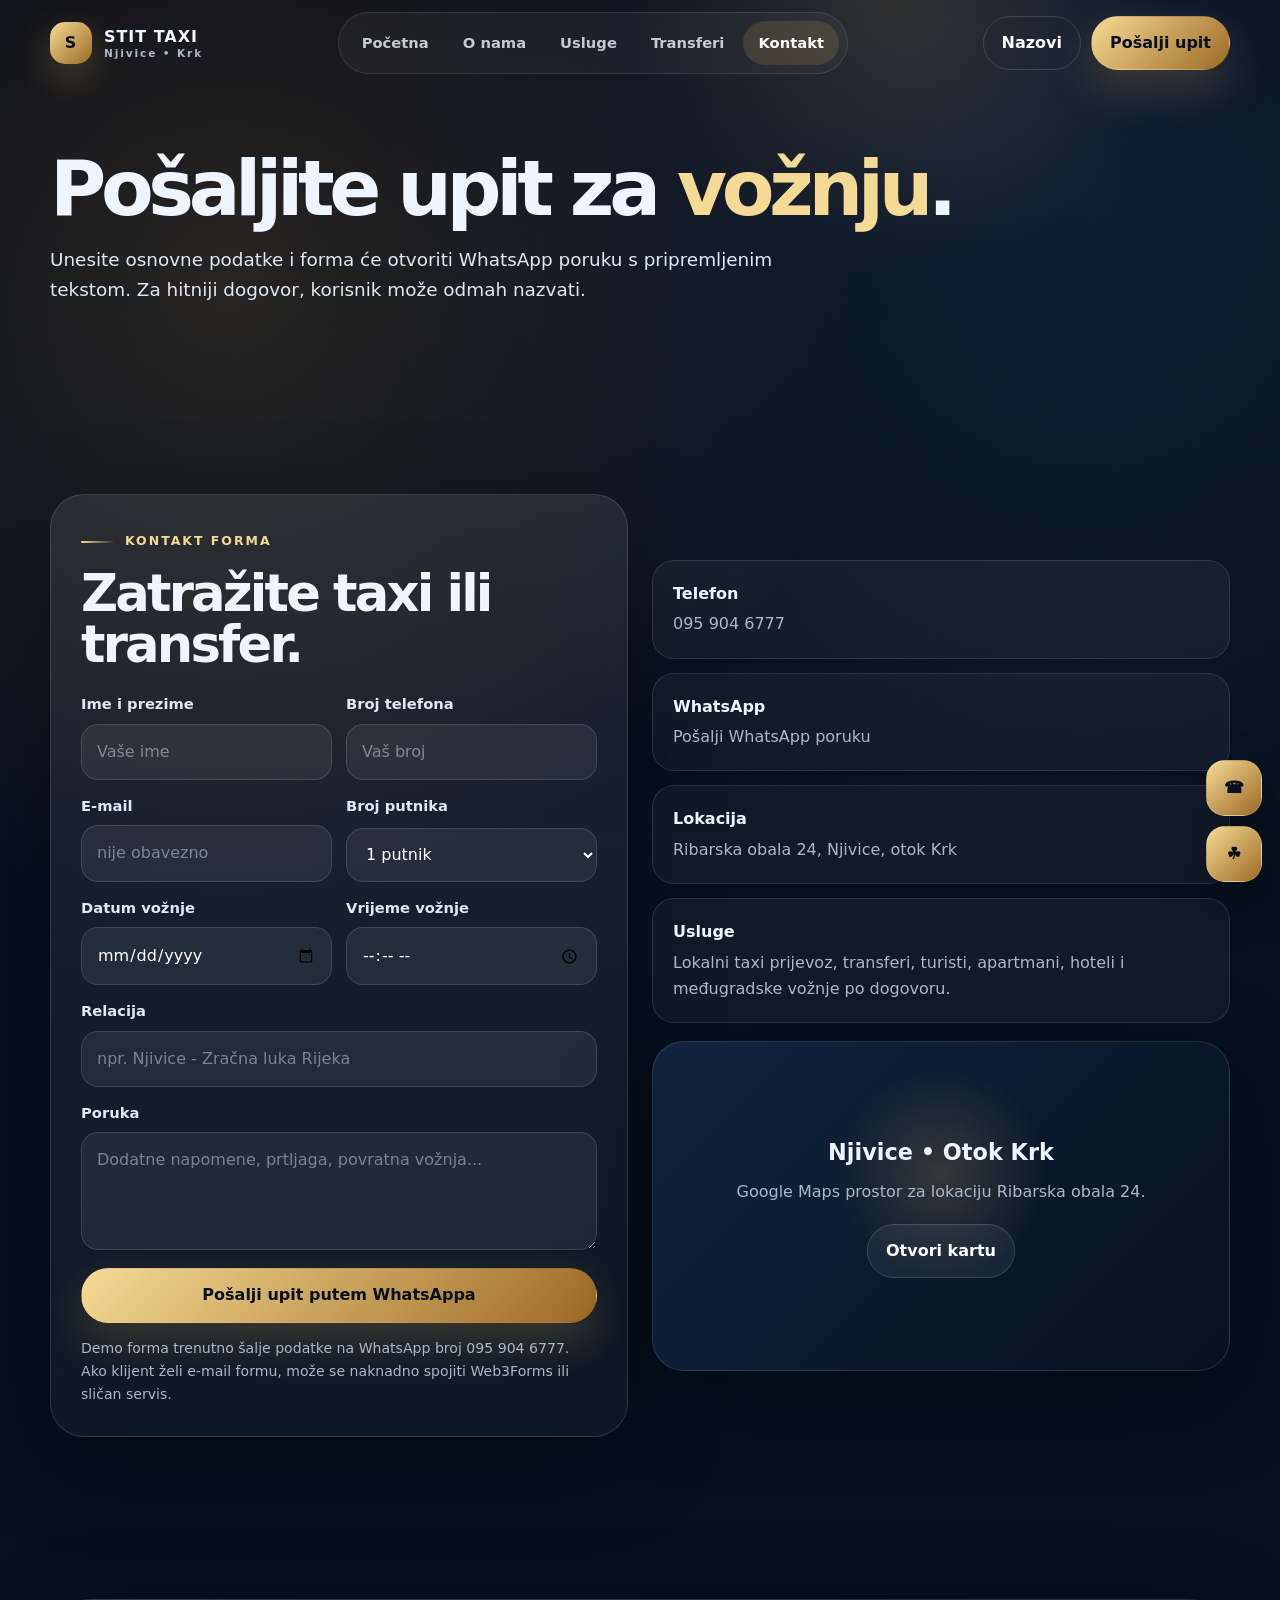
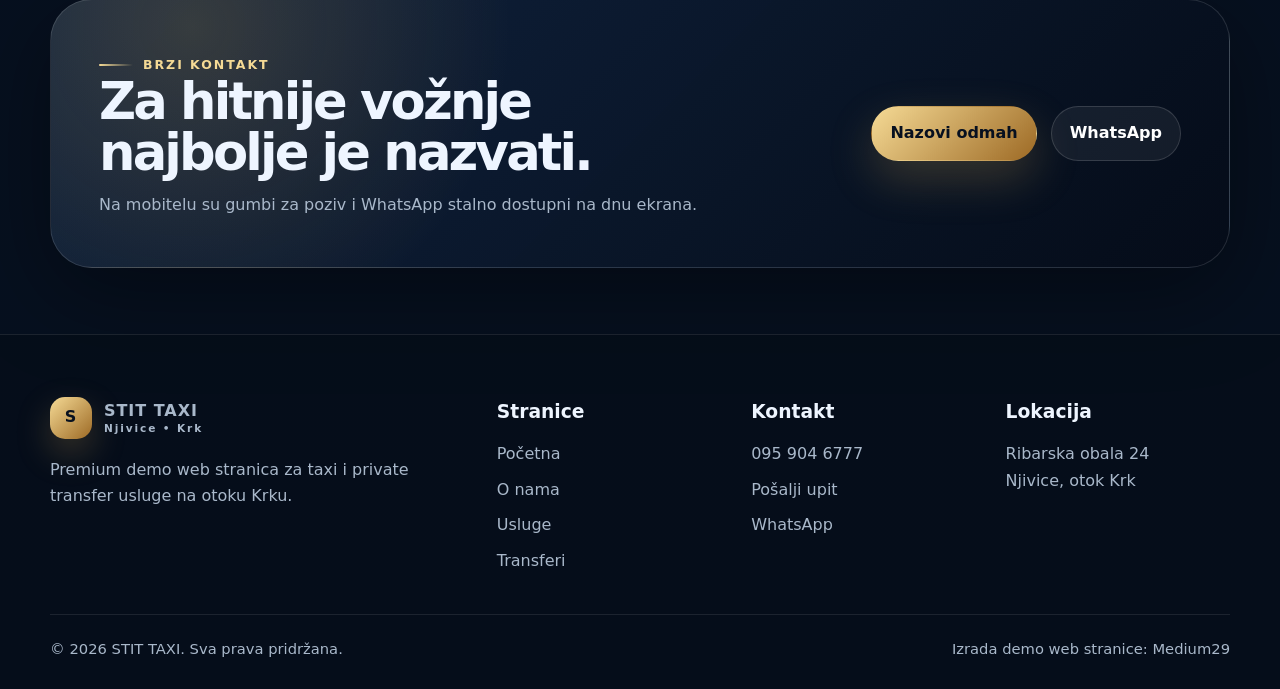
==== commit be337124: "3" ====
--- a/kontakt.html
+++ b/kontakt.html
@@ -14,7 +14,6 @@
   <main>
     <section class="page-hero">
       <div class="container reveal">
-        <div class="breadcrumb"><a href="index.html">Početna</a> / <span>Kontakt</span></div>
         <h1>Pošaljite upit za <span class="gold">vožnju</span>.</h1>
         <p>Unesite osnovne podatke i forma će otvoriti WhatsApp poruku s pripremljenim tekstom. Za hitniji dogovor, korisnik može odmah nazvati.</p>
       </div>
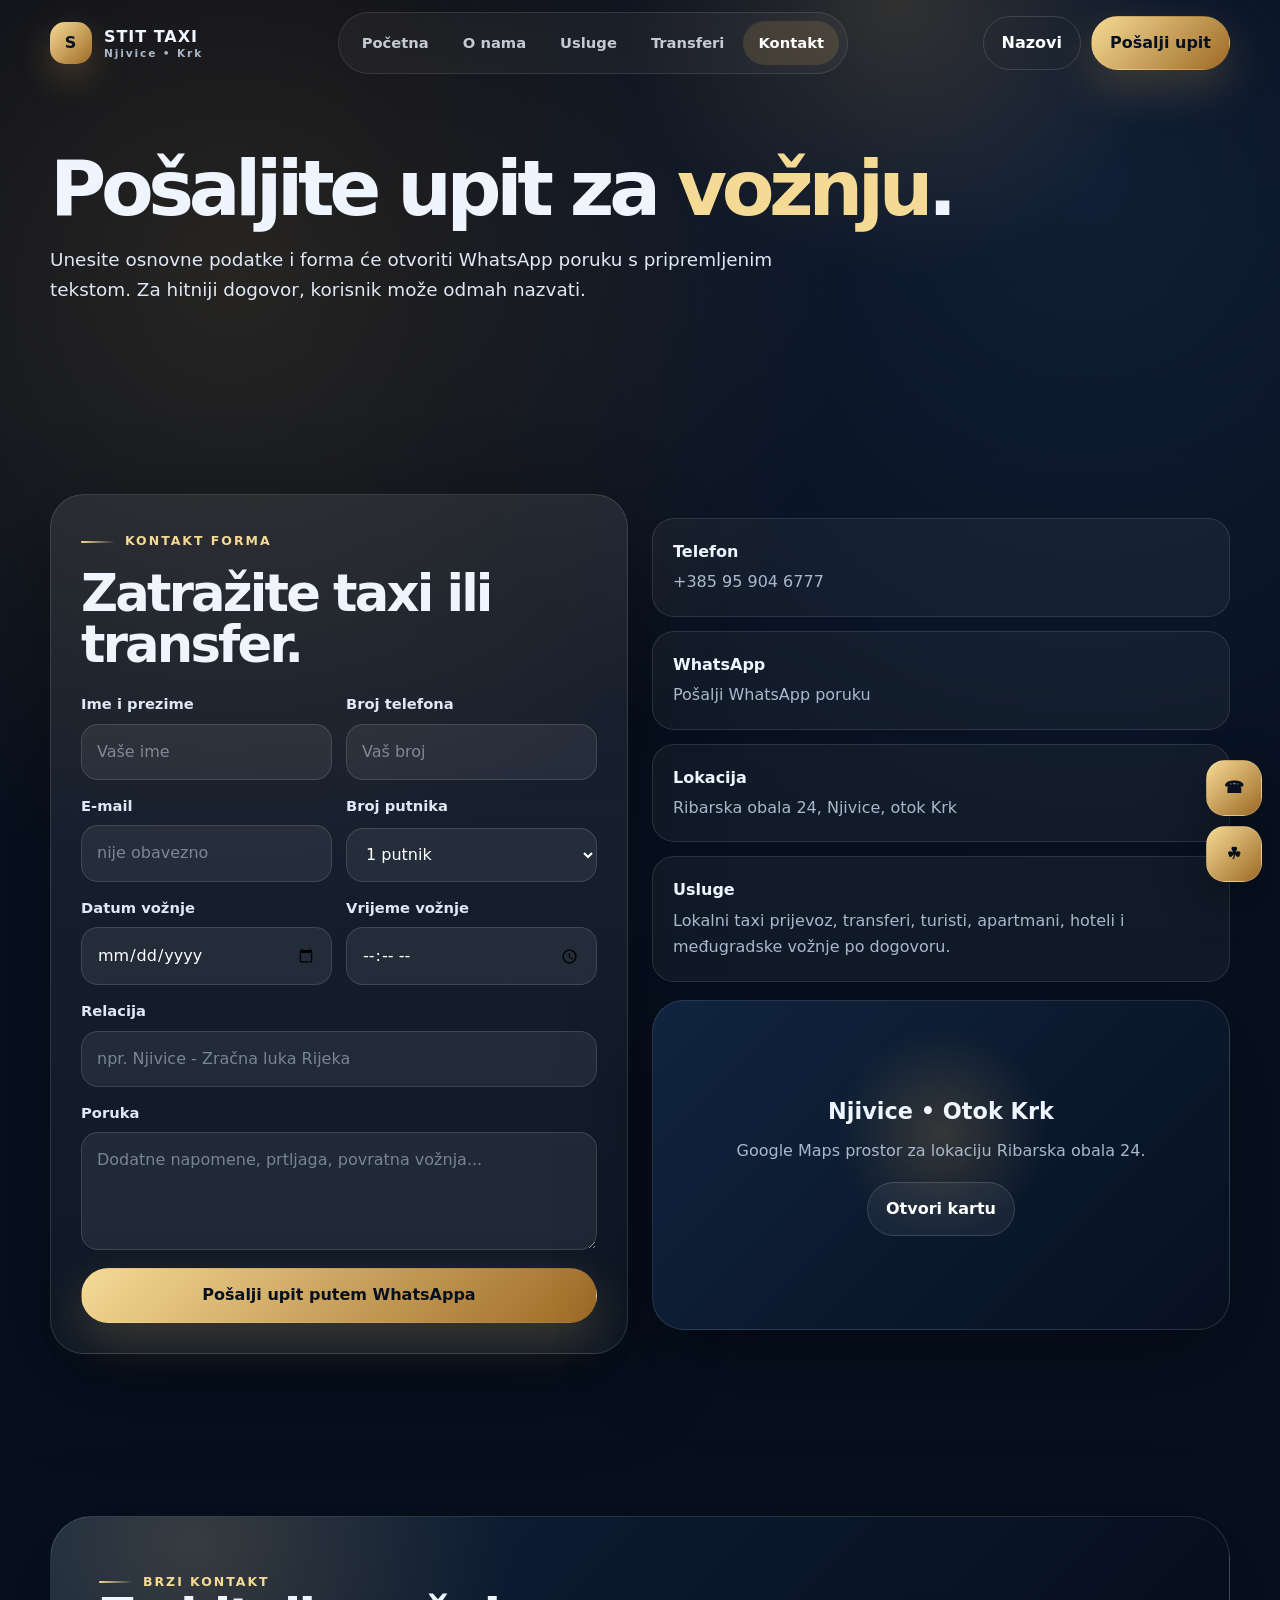
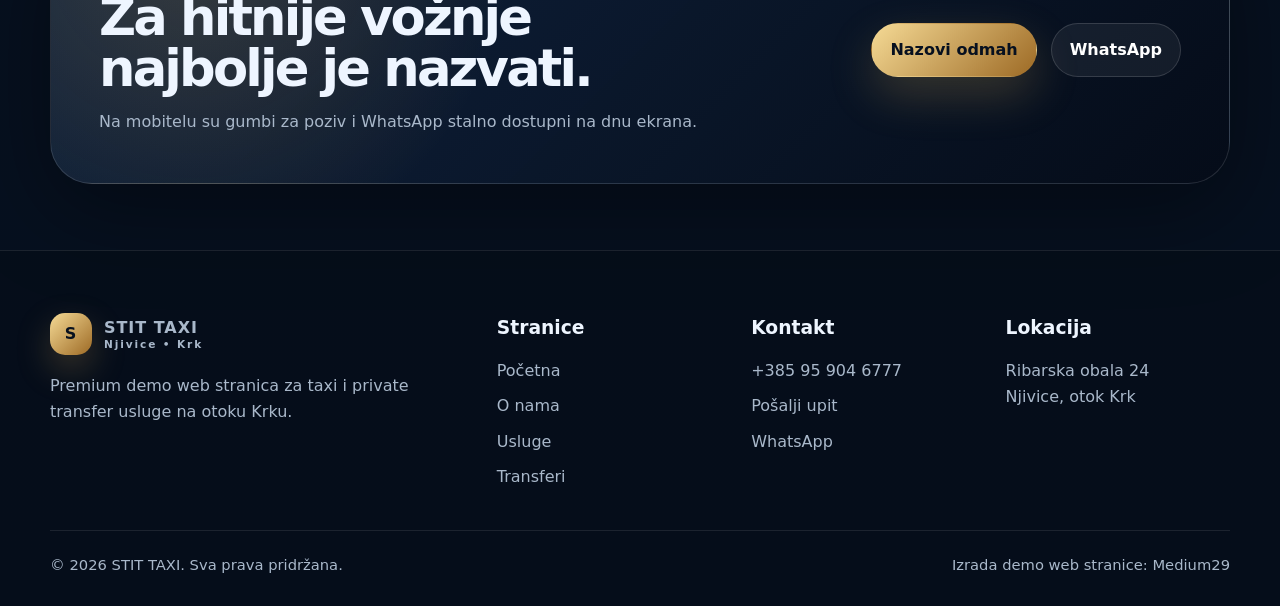
==== commit f2e08715: "7" ====
--- a/kontakt.html
+++ b/kontakt.html
@@ -4,7 +4,7 @@
   <meta charset="UTF-8" />
   <meta name="viewport" content="width=device-width, initial-scale=1.0" />
   <title>Kontakt | STIT TAXI Njivice</title>
-  <meta name="description" content="Kontaktirajte STIT TAXI za taxi vožnju ili transfer iz Njivica. Telefon 095 904 6777." />
+  <meta name="description" content="Kontaktirajte STIT TAXI za taxi vožnju ili transfer iz Njivica. Telefon +385 95 904 6777." />
   <link rel="icon" href="assets/favicon.svg" type="image/svg+xml" />
   <link rel="stylesheet" href="styles.css" />
 </head>
@@ -36,13 +36,12 @@
               <div class="field full"><label for="poruka">Poruka</label><textarea id="poruka" name="Poruka" placeholder="Dodatne napomene, prtljaga, povratna vožnja..."></textarea></div>
             </div>
             <div style="margin-top:18px;"><button class="btn btn-primary btn-block" type="submit">Pošalji upit putem WhatsAppa</button></div>
-            <p class="form-note">Demo forma trenutno šalje podatke na WhatsApp broj 095 904 6777. Ako klijent želi e-mail formu, može se naknadno spojiti Web3Forms ili sličan servis.</p>
           </form>
         </div>
 
         <div class="reveal delay-1">
           <div class="contact-box">
-            <div class="contact-item"><strong>Telefon</strong><a href="tel:+385959046777">095 904 6777</a></div>
+            <div class="contact-item"><strong>Telefon</strong><a href="tel:+385959046777">+385 95 904 6777</a></div>
             <div class="contact-item"><strong>WhatsApp</strong><a href="https://wa.me/385959046777" target="_blank" rel="noopener">Pošalji WhatsApp poruku</a></div>
             <div class="contact-item"><strong>Lokacija</strong><span>Ribarska obala 24, Njivice, otok Krk</span></div>
             <div class="contact-item"><strong>Usluge</strong><span>Lokalni taxi prijevoz, transferi, turisti, apartmani, hoteli i međugradske vožnje po dogovoru.</span></div>
@@ -57,7 +56,7 @@
     <section class="section-sm"><div class="container cta-band reveal"><div><span class="kicker">Brzi kontakt</span><h2>Za hitnije vožnje najbolje je nazvati.</h2><p>Na mobitelu su gumbi za poziv i WhatsApp stalno dostupni na dnu ekrana.</p></div><div class="hero-actions" style="margin:0;justify-content:flex-end;"><a class="btn btn-primary" href="tel:+385959046777">Nazovi odmah</a><a class="btn" href="https://wa.me/385959046777" target="_blank" rel="noopener">WhatsApp</a></div></div></section>
   </main>
 
-  <footer class="footer"><div class="container"><div class="footer-grid"><div><a class="logo" href="index.html"><span class="logo-mark">S</span><span>STIT TAXI <small>Njivice • Krk</small></span></a><p style="margin-top:18px;max-width:420px;">Premium demo web stranica za taxi i private transfer usluge na otoku Krku.</p></div><div><h3>Stranice</h3><div class="footer-links"><a href="index.html">Početna</a><a href="o-nama.html">O nama</a><a href="usluge.html">Usluge</a><a href="transferi.html">Transferi</a></div></div><div><h3>Kontakt</h3><div class="footer-links"><a href="tel:+385959046777">095 904 6777</a><a href="kontakt.html">Pošalji upit</a><a href="https://wa.me/385959046777" target="_blank" rel="noopener">WhatsApp</a></div></div><div><h3>Lokacija</h3><p>Ribarska obala 24<br>Njivice, otok Krk</p></div></div><div class="footer-bottom"><span>© <span data-year></span> STIT TAXI. Sva prava pridržana.</span><span>Izrada demo web stranice: Medium29</span></div></div></footer>
+  <footer class="footer"><div class="container"><div class="footer-grid"><div><a class="logo" href="index.html"><span class="logo-mark">S</span><span>STIT TAXI <small>Njivice • Krk</small></span></a><p style="margin-top:18px;max-width:420px;">Premium demo web stranica za taxi i private transfer usluge na otoku Krku.</p></div><div><h3>Stranice</h3><div class="footer-links"><a href="index.html">Početna</a><a href="o-nama.html">O nama</a><a href="usluge.html">Usluge</a><a href="transferi.html">Transferi</a></div></div><div><h3>Kontakt</h3><div class="footer-links"><a href="tel:+385959046777">+385 95 904 6777</a><a href="kontakt.html">Pošalji upit</a><a href="https://wa.me/385959046777" target="_blank" rel="noopener">WhatsApp</a></div></div><div><h3>Lokacija</h3><p>Ribarska obala 24<br>Njivice, otok Krk</p></div></div><div class="footer-bottom"><span>© <span data-year></span> STIT TAXI. Sva prava pridržana.</span><span>Izrada demo web stranice: Medium29</span></div></div></footer>
   <div class="float-actions"><a class="call" href="tel:+385959046777" aria-label="Nazovi STIT TAXI">☎</a><a class="wa" href="https://wa.me/385959046777" target="_blank" rel="noopener" aria-label="WhatsApp STIT TAXI">☘</a></div>
   <script src="script.js"></script>
 </body>
--- a/styles.css
+++ b/styles.css
@@ -98,7 +98,7 @@
 .hero-visual{position:relative;isolation:isolate}
 .hero-visual::before{content:"";position:absolute;inset:8% 5% auto auto;width:58%;height:42%;background:radial-gradient(circle,rgba(216,171,88,.32),transparent 65%);filter:blur(24px);z-index:-1}
 .visual-frame{position:relative;border:1px solid rgba(255,255,255,.13);border-radius:38px;overflow:hidden;box-shadow:var(--shadow);background:#07101f;transform:perspective(1000px) rotateY(-4deg) rotateX(2deg)}
-.visual-frame img{width:100%;height:auto}
+.visual-frame img{width:100%;aspect-ratio:4/3;height:auto;object-fit:cover}
 .float-card{position:absolute;left:-20px;bottom:28px;width:min(312px,72%);padding:18px;border-radius:25px;background:rgba(255,255,255,.1);border:1px solid rgba(255,255,255,.16);backdrop-filter:blur(20px);box-shadow:0 22px 56px rgba(0,0,0,.32)}
 .float-card strong{display:block;font-size:1.04rem;margin-bottom:4px}.float-card span{color:var(--muted);font-size:.9rem;line-height:1.5}
 
@@ -114,7 +114,7 @@
 
 .split-panel{padding:36px;border-radius:36px;border:1px solid rgba(255,255,255,.12);background:linear-gradient(135deg,rgba(255,255,255,.08),rgba(255,255,255,.035));box-shadow:var(--shadow)}
 .lux-list{display:grid;gap:14px;margin:26px 0 0;padding:0;list-style:none}.lux-list li{display:flex;gap:12px;align-items:flex-start;color:var(--soft)}.tick{flex:0 0 auto;width:25px;height:25px;border-radius:99px;display:grid;place-items:center;background:linear-gradient(135deg,var(--gold-2),var(--gold-3));color:#08111f;font-weight:900;font-size:.82rem;margin-top:2px}
-.photo-tile{min-height:460px;border-radius:36px;border:1px solid rgba(255,255,255,.12);background:radial-gradient(circle at 22% 18%,rgba(216,171,88,.28),transparent 28%),linear-gradient(135deg,#0b1a31,#07101f 60%,#040812);box-shadow:var(--shadow);position:relative;overflow:hidden}.photo-tile::before{content:"";position:absolute;inset:28px;border-radius:30px;background:url('assets/hero-transfer.svg') center/cover no-repeat;opacity:.94}.photo-tile::after{content:"Njivice • Krk • Transfer";position:absolute;left:30px;bottom:30px;padding:12px 16px;border-radius:999px;background:rgba(0,0,0,.28);border:1px solid rgba(255,255,255,.13);backdrop-filter:blur(16px);font-weight:850;color:#fff}
+.photo-tile{--tile-img:url('assets/images/transferi-taxi.avif');min-height:460px;border-radius:36px;border:1px solid rgba(255,255,255,.12);background:radial-gradient(circle at 22% 18%,rgba(216,171,88,.28),transparent 28%),linear-gradient(135deg,#0b1a31,#07101f 60%,#040812);box-shadow:var(--shadow);position:relative;overflow:hidden}.photo-tile::before{content:"";position:absolute;inset:28px;border-radius:30px;background-image:var(--tile-img);background-position:center;background-size:cover;background-repeat:no-repeat;opacity:.96}.photo-tile::after{content:"Njivice • Krk • Transfer";position:absolute;left:30px;bottom:30px;padding:12px 16px;border-radius:999px;background:rgba(0,0,0,.34);border:1px solid rgba(255,255,255,.16);backdrop-filter:blur(16px);font-weight:850;color:#fff}.photo-about{--tile-img:url('assets/images/o-nama-taxi.avif')}.photo-services{--tile-img:url('assets/images/usluge-taxi.avif')}.photo-transfer{--tile-img:url('assets/images/transferi-taxi.avif')}.photo-apartments{--tile-img:url('assets/images/apartmani-transfer.avif')}
 
 .cta-band{border-radius:42px;border:1px solid rgba(255,255,255,.13);background:radial-gradient(circle at 12% 10%,rgba(216,171,88,.2),transparent 30%),linear-gradient(135deg,rgba(16,36,63,.96),rgba(5,12,25,.98));box-shadow:var(--shadow);padding:48px;display:grid;grid-template-columns:1.2fr .8fr;gap:28px;align-items:center;overflow:hidden}.cta-band h2{font-size:clamp(2rem,4vw,4rem);line-height:1;letter-spacing:-.055em;margin-bottom:14px}.cta-band p{color:var(--muted);margin:0;max-width:680px}
 
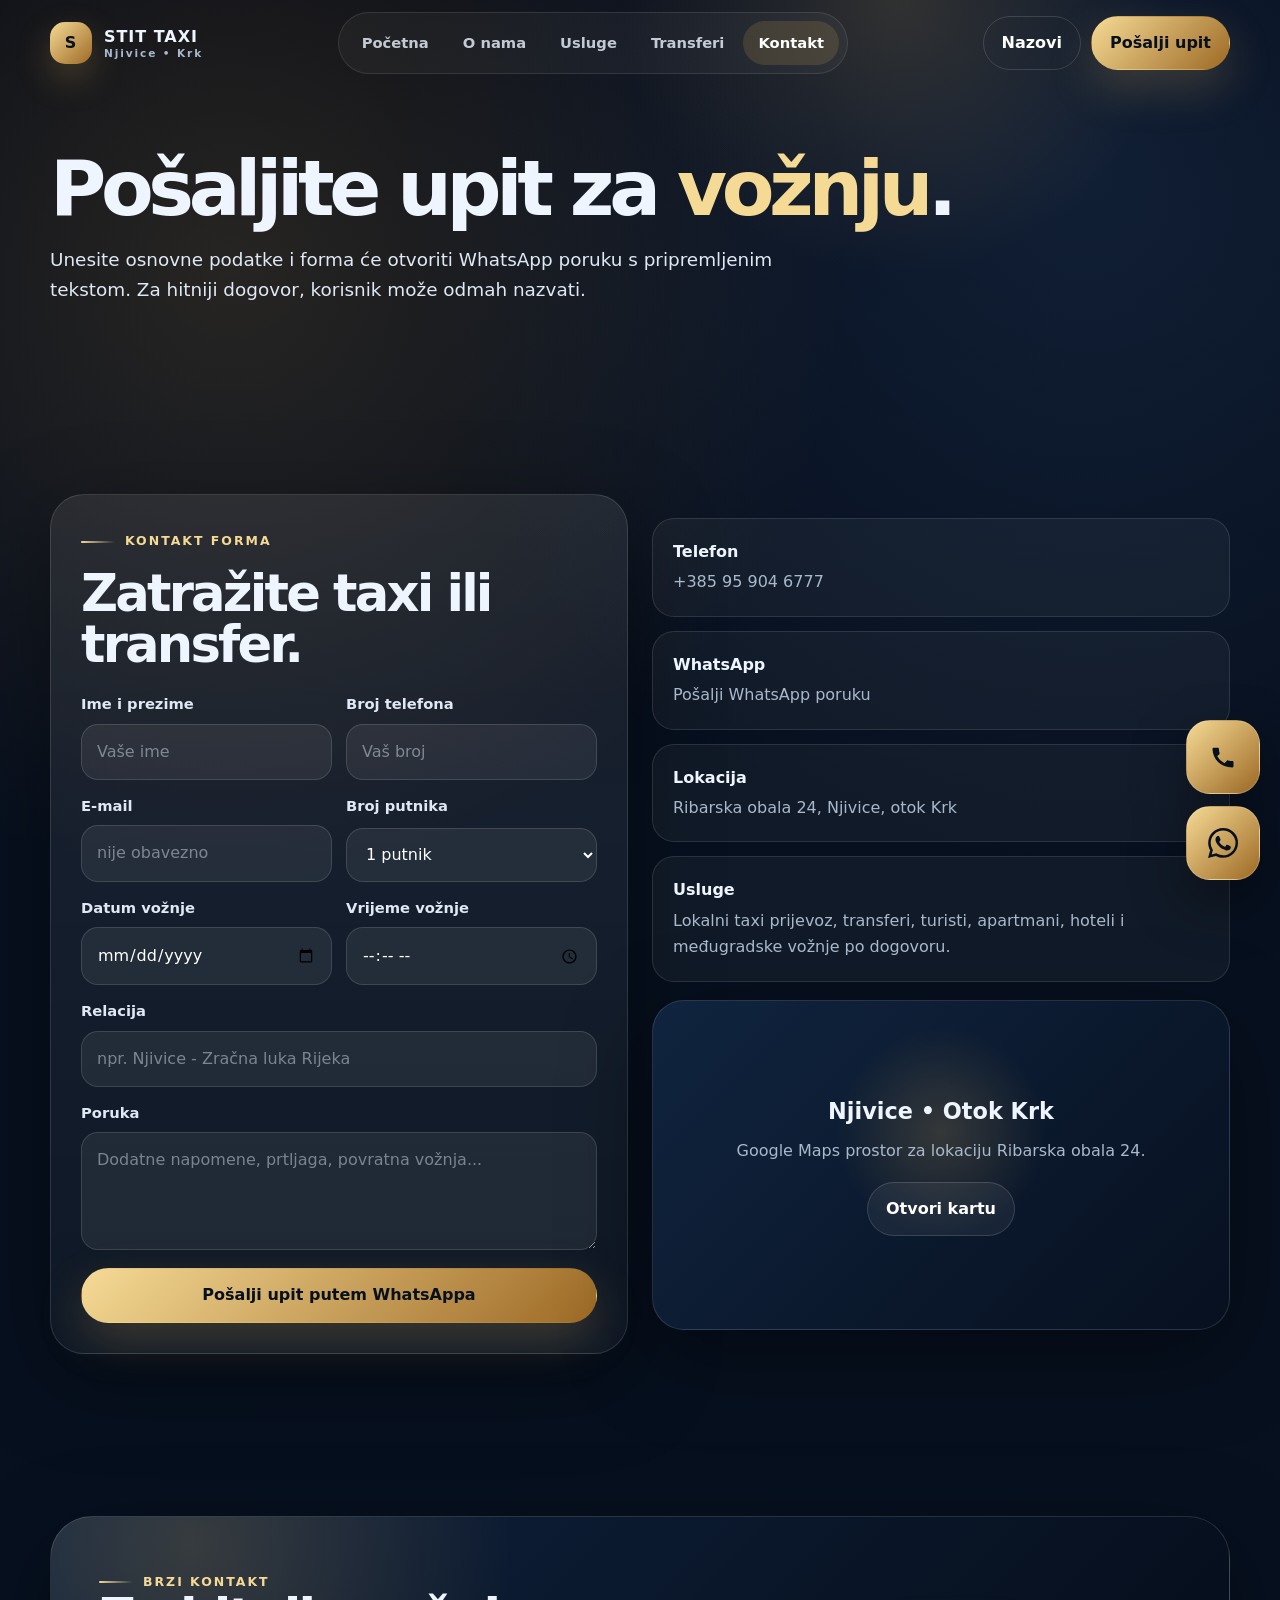
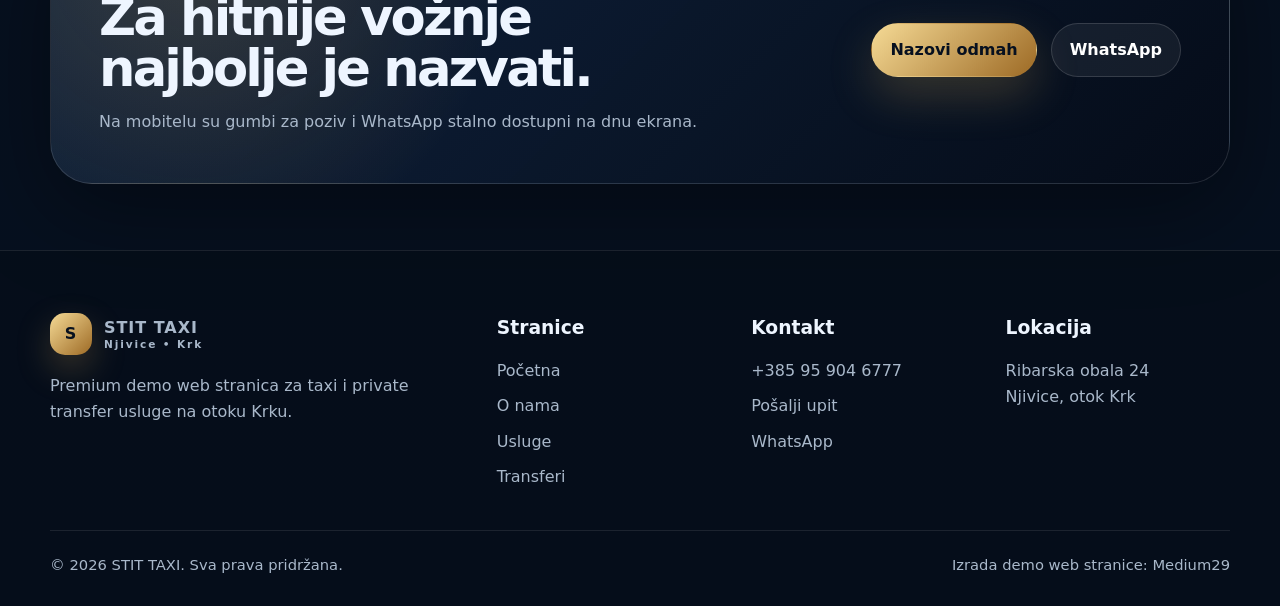
==== commit 2c287f19: "6" ====
--- a/kontakt.html
+++ b/kontakt.html
@@ -57,7 +57,7 @@
   </main>
 
   <footer class="footer"><div class="container"><div class="footer-grid"><div><a class="logo" href="index.html"><span class="logo-mark">S</span><span>STIT TAXI <small>Njivice • Krk</small></span></a><p style="margin-top:18px;max-width:420px;">Premium demo web stranica za taxi i private transfer usluge na otoku Krku.</p></div><div><h3>Stranice</h3><div class="footer-links"><a href="index.html">Početna</a><a href="o-nama.html">O nama</a><a href="usluge.html">Usluge</a><a href="transferi.html">Transferi</a></div></div><div><h3>Kontakt</h3><div class="footer-links"><a href="tel:+385959046777">+385 95 904 6777</a><a href="kontakt.html">Pošalji upit</a><a href="https://wa.me/385959046777" target="_blank" rel="noopener">WhatsApp</a></div></div><div><h3>Lokacija</h3><p>Ribarska obala 24<br>Njivice, otok Krk</p></div></div><div class="footer-bottom"><span>© <span data-year></span> STIT TAXI. Sva prava pridržana.</span><span>Izrada demo web stranice: Medium29</span></div></div></footer>
-  <div class="float-actions"><a class="call" href="tel:+385959046777" aria-label="Nazovi STIT TAXI">☎</a><a class="wa" href="https://wa.me/385959046777" target="_blank" rel="noopener" aria-label="WhatsApp STIT TAXI">☘</a></div>
+  <div class="float-actions"><a class="call" href="tel:+385959046777" aria-label="Nazovi STIT TAXI"><svg viewBox="0 0 24 24" aria-hidden="true" class="call-icon"><path fill="currentColor" d="M6.62 10.79a15.53 15.53 0 0 0 6.59 6.59l2.2-2.2c.27-.27.67-.36 1.02-.24 1.12.37 2.33.57 3.57.57.56 0 1 .44 1 1V20c0 .56-.44 1-1 1C10.07 21 3 13.93 3 5c0-.56.44-1 1-1h3.5c.56 0 1 .44 1 1 0 1.24.2 2.45.57 3.57.11.35.03.74-.25 1.02l-2.2 2.2Z"/></svg></a><a class="wa" href="https://wa.me/385959046777" target="_blank" rel="noopener" aria-label="WhatsApp STIT TAXI"><svg viewBox="0 0 24 24" aria-hidden="true" class="wa-icon"><path fill="currentColor" d="M20.52 3.48A11.86 11.86 0 0 0 12.07 0C5.5 0 .15 5.35.15 11.92c0 2.1.55 4.15 1.59 5.96L0 24l6.29-1.65a11.86 11.86 0 0 0 5.78 1.47h.01c6.57 0 11.92-5.35 11.92-11.92a11.84 11.84 0 0 0-3.48-8.42Zm-8.45 18.33h-.01a9.9 9.9 0 0 1-5.04-1.38l-.36-.21-3.73.98 1-3.64-.24-.37a9.9 9.9 0 0 1-1.52-5.27c0-5.47 4.45-9.92 9.92-9.92 2.65 0 5.14 1.03 7.01 2.91a9.85 9.85 0 0 1 2.9 7c0 5.48-4.45 9.93-9.93 9.93Zm5.44-7.4c-.3-.15-1.77-.88-2.05-.98-.27-.1-.47-.15-.67.15-.2.3-.76.98-.94 1.18-.17.2-.35.22-.65.08-.3-.15-1.26-.46-2.4-1.47-.88-.78-1.48-1.75-1.66-2.05-.17-.3-.02-.46.13-.61.14-.14.3-.35.45-.52.15-.18.2-.3.3-.5.1-.2.05-.38-.02-.53-.08-.15-.67-1.62-.92-2.22-.24-.58-.49-.5-.67-.5h-.57c-.2 0-.53.08-.8.38-.28.3-1.06 1.04-1.06 2.54 0 1.5 1.09 2.94 1.24 3.14.15.2 2.14 3.27 5.18 4.58.72.31 1.29.5 1.73.65.73.23 1.39.2 1.91.12.58-.09 1.77-.72 2.02-1.42.25-.7.25-1.3.18-1.42-.08-.13-.28-.2-.58-.35Z"/></svg></a></div>
   <script src="script.js"></script>
 </body>
 </html>
--- a/styles.css
+++ b/styles.css
@@ -129,7 +129,8 @@
 .map-placeholder{height:330px;border-radius:32px;border:1px solid rgba(255,255,255,.12);background:radial-gradient(circle at 50% 40%,rgba(216,171,88,.2),transparent 30%),linear-gradient(135deg,#10243f,#07101f);display:grid;place-items:center;text-align:center;padding:28px;box-shadow:var(--shadow)}.map-placeholder strong{display:block;font-size:1.4rem;margin-bottom:8px}.map-placeholder p{color:var(--muted);margin:0 0 18px}
 
 .footer{padding:62px 0 28px;border-top:1px solid rgba(255,255,255,.09);background:rgba(0,0,0,.16)}.footer-grid{display:grid;grid-template-columns:1.3fr .7fr .7fr .7fr;gap:30px}.footer h3{margin-bottom:14px}.footer p,.footer a{color:var(--muted)}.footer-links{display:grid;gap:9px}.footer-bottom{display:flex;align-items:center;justify-content:space-between;gap:18px;border-top:1px solid rgba(255,255,255,.09);margin-top:40px;padding-top:22px;color:var(--muted);font-size:.92rem}
-.float-actions{position:fixed;right:18px;bottom:18px;z-index:45;display:grid;gap:10px}.float-actions a{width:56px;height:56px;border-radius:19px;display:grid;place-items:center;background:linear-gradient(135deg,var(--gold-2),var(--gold-3));color:#07101f;font-weight:950;box-shadow:0 18px 46px rgba(0,0,0,.34);border:1px solid rgba(255,255,255,.18)}
+.float-actions{position:fixed;right:20px;bottom:20px;z-index:45;display:grid;gap:12px}.float-actions a{width:74px;height:74px;border-radius:24px;display:grid;place-items:center;background:linear-gradient(135deg,var(--gold-2),var(--gold-3));color:#07101f;font-weight:950;font-size:1.5rem;box-shadow:0 22px 56px rgba(0,0,0,.38);border:1px solid rgba(255,255,255,.18);transition:.22s var(--ease)}.float-actions a:hover{transform:translateY(-3px) scale(1.02)}
+.float-actions a svg{width:28px;height:28px;display:block}.float-actions .wa svg{width:30px;height:30px}
 .reveal{opacity:0;transform:translateY(28px);transition:opacity .7s var(--ease), transform .7s var(--ease)}.reveal.in-view{opacity:1;transform:none}.delay-1{transition-delay:.08s}.delay-2{transition-delay:.16s}.delay-3{transition-delay:.24s}
 
 @media (max-width:1040px){
@@ -137,5 +138,5 @@
   .nav-links.open{display:flex}.nav-links a{width:100%;text-align:center}.menu-btn{display:block}.nav-actions .btn-ghost{display:none}.hero-grid,.grid-2,.cta-band{grid-template-columns:1fr}.hero{padding-top:132px}.hero-visual{max-width:760px}.section-head{display:block}.grid-4{grid-template-columns:repeat(2,1fr)}.footer-grid{grid-template-columns:1fr 1fr}.service-row{grid-template-columns:1fr}.process,.grid-3{grid-template-columns:1fr 1fr}
 }
 @media (max-width:720px){
-  .container{width:min(100% - 28px,var(--max))}.nav{height:76px}.nav-links{top:76px}.logo small{font-size:.58rem}.logo-mark{width:38px;height:38px}.hero{min-height:auto;padding:118px 0 56px}.hero-grid{gap:30px}h1{font-size:clamp(2.65rem,15vw,4.5rem)}.lead{font-size:1rem}.hero-actions{display:grid}.hero-actions .btn{width:100%}.hero-meta{grid-template-columns:1fr}.visual-frame{border-radius:28px;transform:none}.float-card{position:relative;left:auto;bottom:auto;width:100%;margin-top:12px}.section{padding:70px 0}.section-sm{padding:46px 0}.section-title h2{font-size:2.3rem}.grid-3,.grid-4,.process{grid-template-columns:1fr}.card,.split-panel,.form-card{padding:22px;border-radius:24px}.photo-tile{min-height:330px;border-radius:26px}.photo-tile::before{inset:16px}.cta-band{padding:28px;border-radius:28px}.page-hero{padding:122px 0 52px}.form-grid{grid-template-columns:1fr}.footer-grid{grid-template-columns:1fr}.footer-bottom{display:grid;text-align:left}.nav-actions .btn-primary{display:none}.float-actions{left:14px;right:14px;grid-template-columns:1fr 1fr}.float-actions a{width:100%;height:52px;border-radius:16px}.float-actions a::after{font-size:.9rem;margin-left:6px}.float-actions .call::after{content:"Nazovi"}.float-actions .wa::after{content:"WhatsApp"}
+  .container{width:min(100% - 28px,var(--max))}.nav{height:76px}.nav-links{top:76px}.logo small{font-size:.58rem}.logo-mark{width:38px;height:38px}.hero{min-height:auto;padding:118px 0 56px}.hero-grid{gap:30px}h1{font-size:clamp(2.65rem,15vw,4.5rem)}.lead{font-size:1rem}.hero-actions{display:grid}.hero-actions .btn{width:100%}.hero-meta{grid-template-columns:1fr}.visual-frame{border-radius:28px;transform:none}.float-card{position:relative;left:auto;bottom:auto;width:100%;margin-top:12px}.section{padding:70px 0}.section-sm{padding:46px 0}.section-title h2{font-size:2.3rem}.grid-3,.grid-4,.process{grid-template-columns:1fr}.card,.split-panel,.form-card{padding:22px;border-radius:24px}.photo-tile{min-height:330px;border-radius:26px}.photo-tile::before{inset:16px}.cta-band{padding:28px;border-radius:28px}.page-hero{padding:122px 0 52px}.form-grid{grid-template-columns:1fr}.footer-grid{grid-template-columns:1fr}.footer-bottom{display:grid;text-align:left}.nav-actions .btn-primary{display:none}.float-actions{left:14px;right:14px;grid-template-columns:1fr 1fr}.float-actions a{width:100%;height:62px;border-radius:18px;font-size:1.15rem}.float-actions a::after{font-size:1rem;margin-left:8px}.float-actions .call::after{content:"Nazovi"}.float-actions .wa::after{content:"WhatsApp"}
 }
